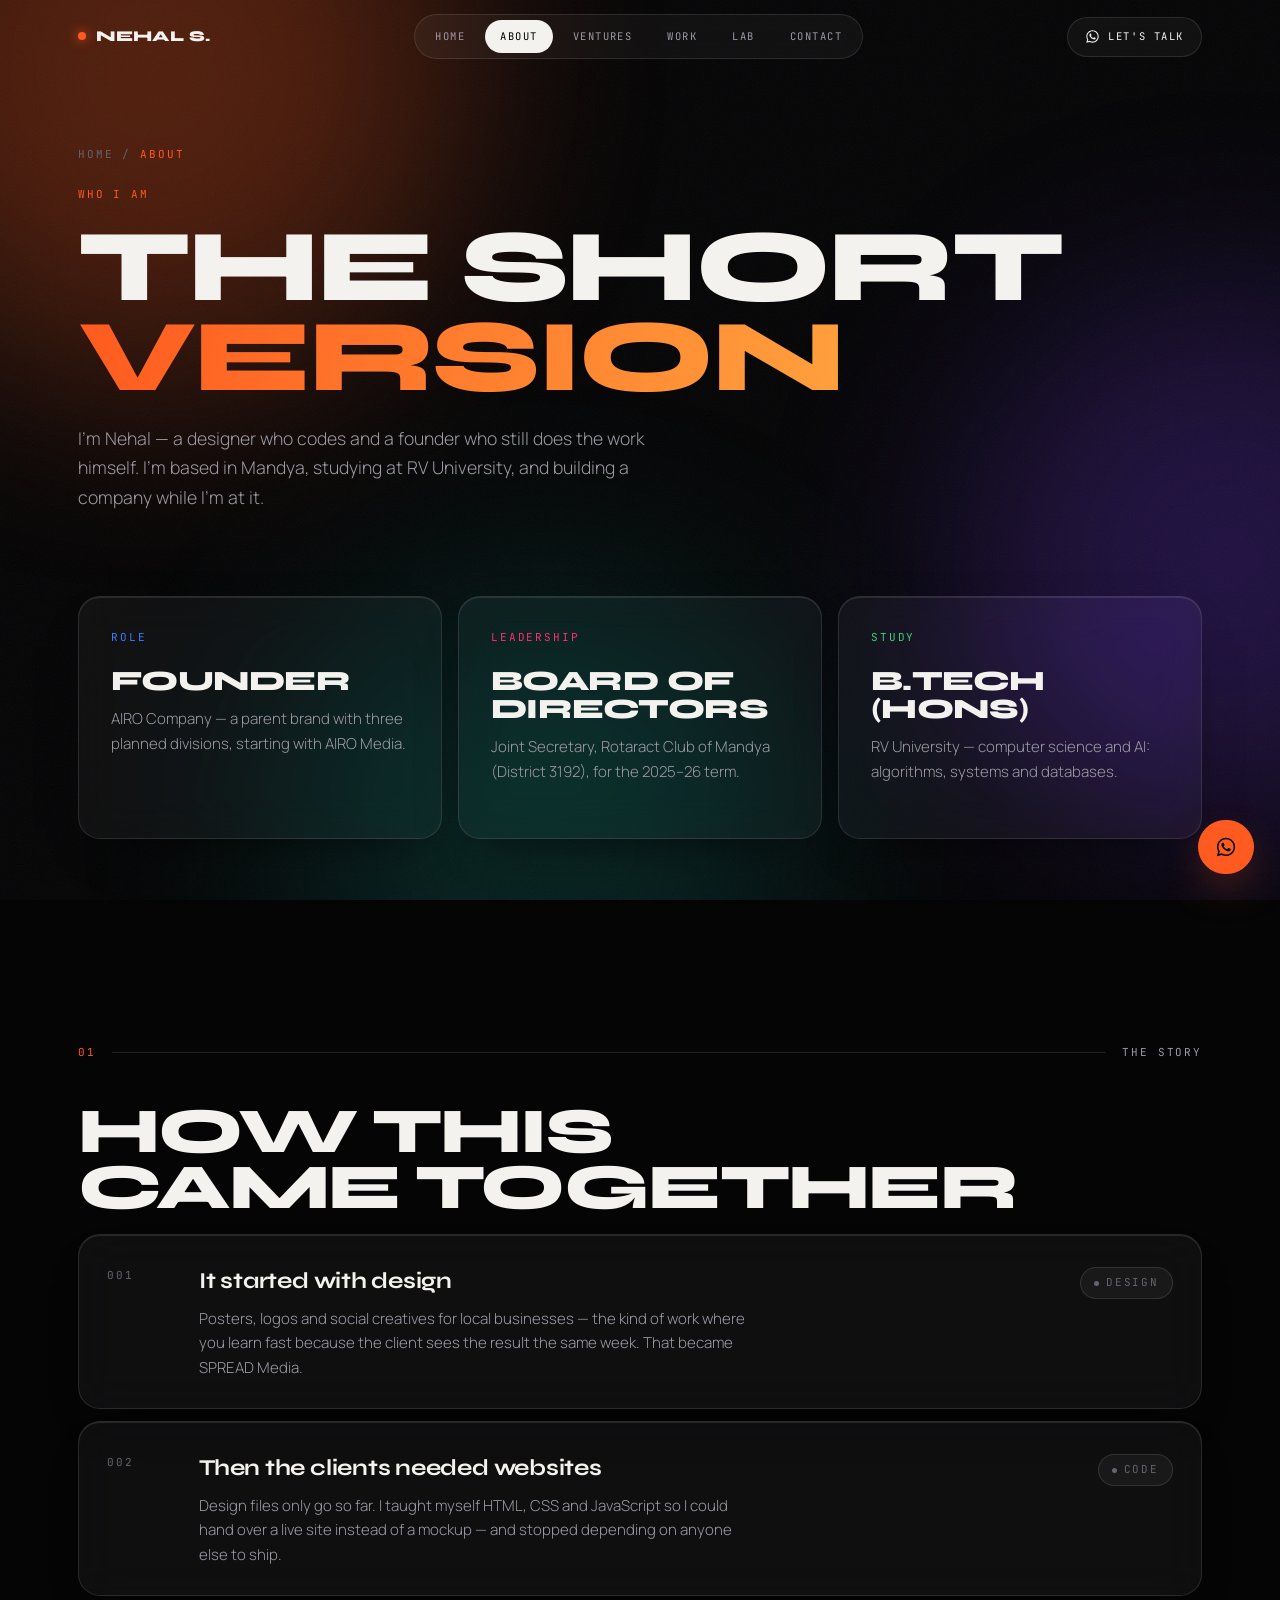
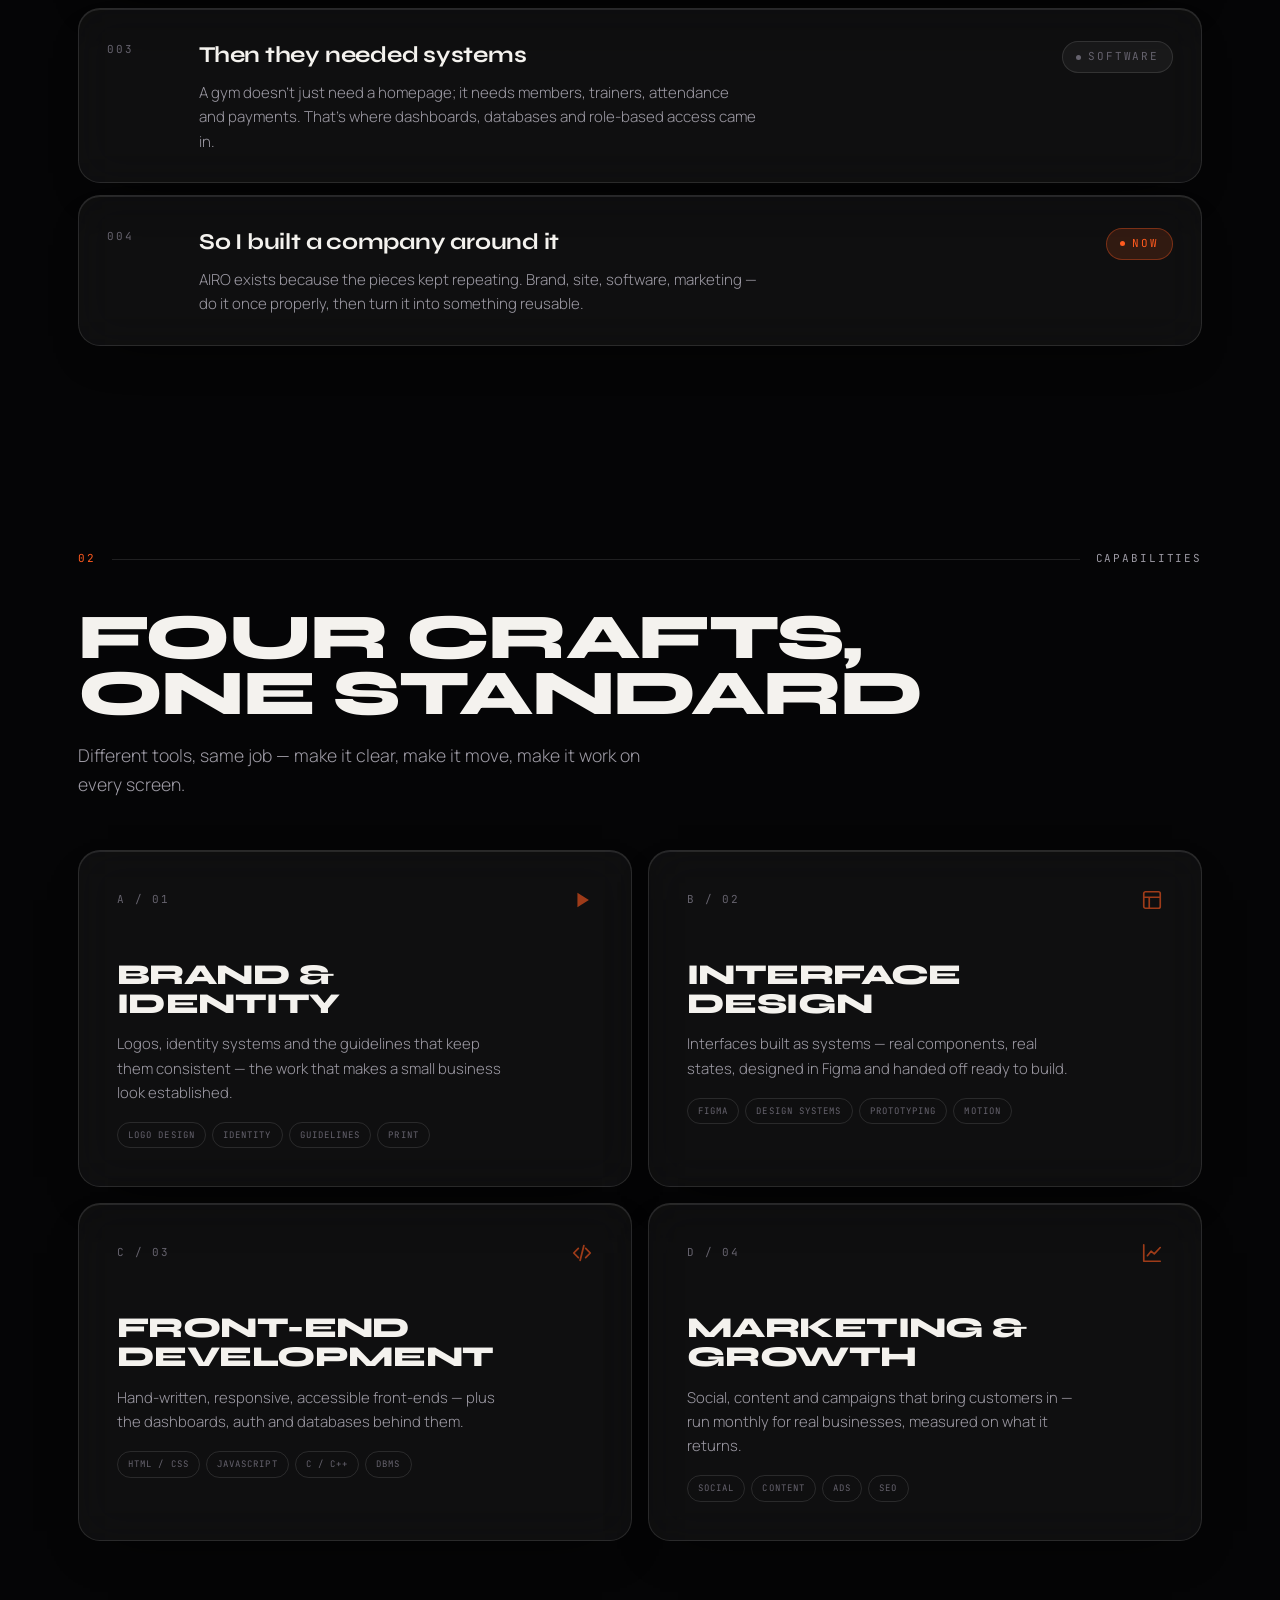
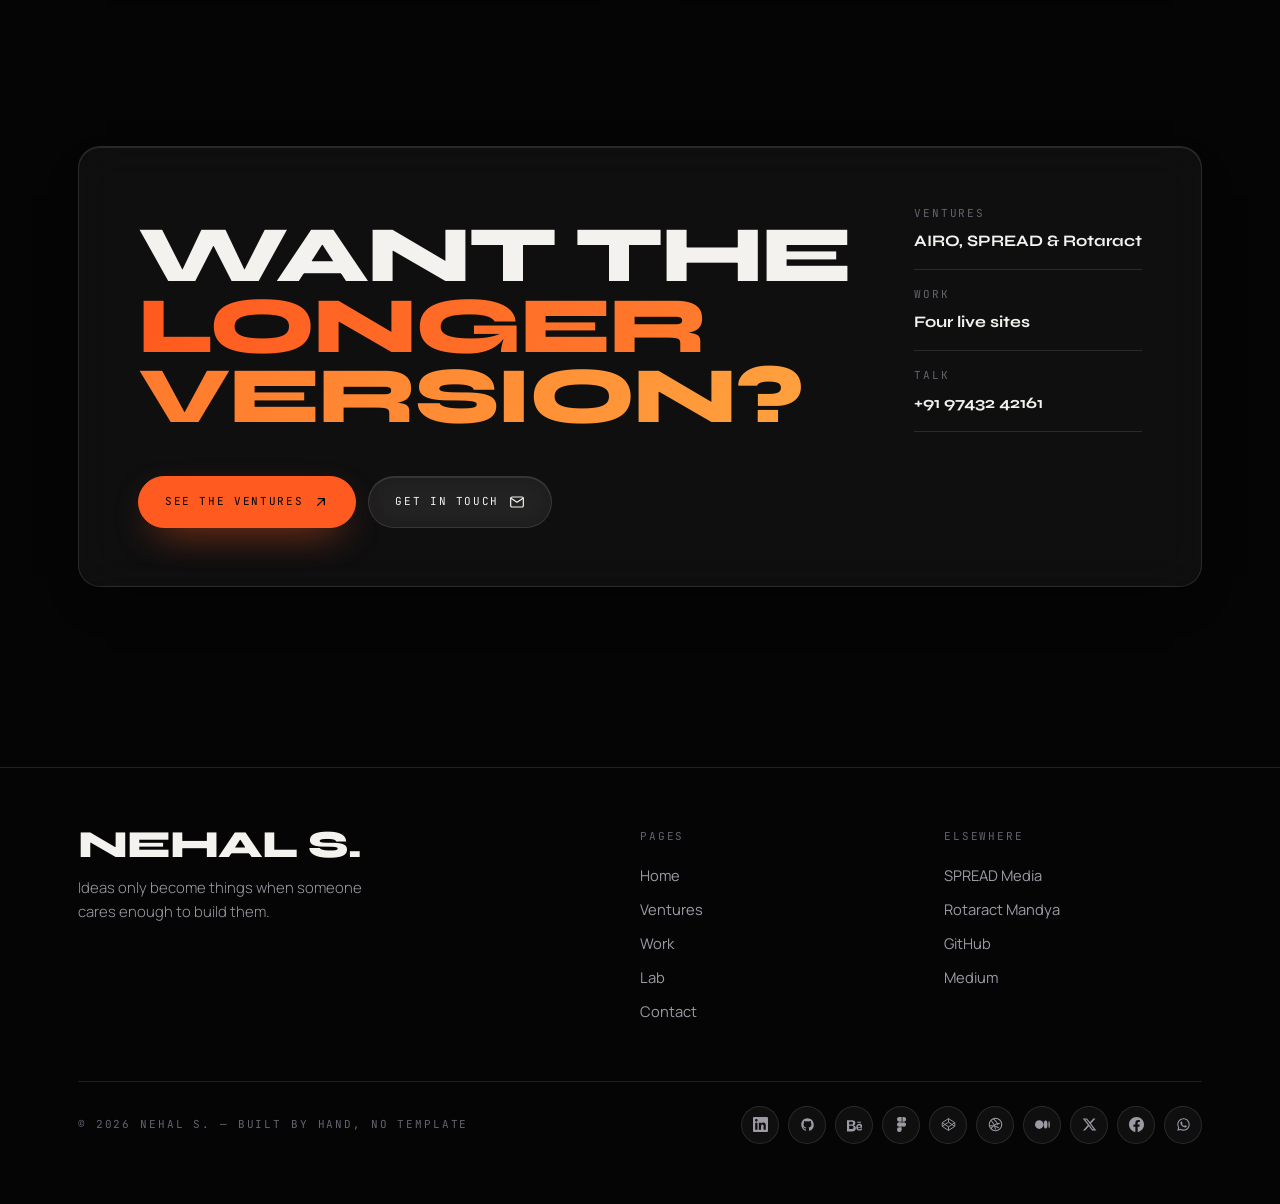
==== about.html @ a10c2225 "Replace single-page site with six-page portfolio Rebuild as a multi-page site: home, about, ventures" ====
<!DOCTYPE html>
<html lang="en">
<head>
<meta charset="utf-8" />
<meta name="viewport" content="width=device-width, initial-scale=1" />
<title>About — Nehal S</title>
<meta name="description" content="Nehal S — founder of AIRO Company, Joint Secretary on the Board of Directors at Rotaract Club of Mandya, B.Tech (Hons) student at RV University." />
<meta name="theme-color" content="#050506" />
<script>document.documentElement.className += ' js';</script>
<link rel="preconnect" href="https://fonts.googleapis.com" />
<link rel="preconnect" href="https://fonts.gstatic.com" crossorigin />
<link href="https://fonts.googleapis.com/css2?family=Syne:wght@600;700;800&family=Manrope:wght@300;400;500;600&family=JetBrains+Mono:wght@400;500&display=swap" rel="stylesheet" />
<link rel="stylesheet" href="assets/css/style.css" />
</head>
<body>

<div class="aura"><i></i><i></i><i></i></div>
<div class="grain"></div>
<div class="prog" id="prog"></div>

<header id="hdr">
  <div class="wrap hdr">
    <a href="index.html" class="sig"><i></i> Nehal&nbsp;S.</a>
    <nav class="hnav">
      <a href="index.html">Home</a>
      <a href="about.html" aria-current="page">About</a>
      <a href="ventures.html">Ventures</a>
      <a href="work.html">Work</a>
      <a href="lab.html">Lab</a>
      <a href="contact.html">Contact</a>
    </nav>
    <div style="display:flex;align-items:center;gap:10px">
      <a class="hcta" href="https://wa.me/919743242161?text=Hi%20Nehal%2C%20I%20found%20your%20site." target="_blank" rel="noopener">
        <svg><use href="#i-wa"/></svg><span>Let's talk</span>
      </a>
      <button class="burger" id="burger" aria-label="Open menu" aria-expanded="false"><svg><use href="#i-menu"/></svg></button>
    </div>
  </div>
</header>

<div class="sheet" id="sheet">
  <div class="sheet-bg"></div>
  <nav class="sheet-in glass">
    <a href="index.html">Home <span>01</span></a>
    <a href="about.html" aria-current="page">About <span>02</span></a>
    <a href="ventures.html">Ventures <span>03</span></a>
    <a href="work.html">Work <span>04</span></a>
    <a href="lab.html">Lab <span>05</span></a>
    <a href="contact.html">Contact <span>06</span></a>
  </nav>
</div>

<main>

<section class="phero pad-top">
  <div class="wrap">
    <div class="crumb mono"><a href="index.html">Home</a> <span>/</span> <span class="acc">About</span></div>
    <span class="kk mono">Who I am</span>
    <h1 class="dsp">The short<br /><span class="grad">version</span></h1>
    <p class="lead">
      I'm Nehal — a designer who codes and a founder who still does the work himself. I'm based in Mandya,
      studying at RV University, and building a company while I'm at it.
    </p>
  </div>
</section>

<section style="padding-top:clamp(30px,4vw,50px)">
  <div class="wrap">
    <div class="tri">
      <div class="hcard glass rv" style="--brand:var(--airo)">
        <span class="k mono">Role</span>
        <h3>Founder</h3>
        <p>AIRO Company — a parent brand with three planned divisions, starting with AIRO Media.</p>
      </div>
      <div class="hcard glass rv" style="--brand:var(--rota)">
        <span class="k mono">Leadership</span>
        <h3>Board of<br />Directors</h3>
        <p>Joint Secretary, Rotaract Club of Mandya (District 3192), for the 2025&ndash;26 term.</p>
      </div>
      <div class="hcard glass rv" style="--brand:#3fd17c">
        <span class="k mono">Study</span>
        <h3>B.Tech<br />(Hons)</h3>
        <p>RV University — computer science and AI: algorithms, systems and databases.</p>
      </div>
    </div>
  </div>
</section>

<section>
  <div class="wrap">
    <div class="shead mono rv"><span class="num">01</span><span class="bar"></span><span class="nm">The story</span></div>
    <h2 class="dsp stitle rv">How this<br />came together</h2>

    <div class="log">
      <article class="logi glass rv"><div class="idx mono">001</div>
        <div><h3>It started with design</h3>
        <p>Posters, logos and social creatives for local businesses — the kind of work where you learn fast because the client sees the result the same week. That became SPREAD Media.</p></div>
        <div class="st mono"><i></i> Design</div></article>

      <article class="logi glass rv"><div class="idx mono">002</div>
        <div><h3>Then the clients needed websites</h3>
        <p>Design files only go so far. I taught myself HTML, CSS and JavaScript so I could hand over a live site instead of a mockup — and stopped depending on anyone else to ship.</p></div>
        <div class="st mono"><i></i> Code</div></article>

      <article class="logi glass rv"><div class="idx mono">003</div>
        <div><h3>Then they needed systems</h3>
        <p>A gym doesn't just need a homepage; it needs members, trainers, attendance and payments. That's where dashboards, databases and role-based access came in.</p></div>
        <div class="st mono"><i></i> Software</div></article>

      <article class="logi glass rv"><div class="idx mono">004</div>
        <div><h3>So I built a company around it</h3>
        <p>AIRO exists because the pieces kept repeating. Brand, site, software, marketing — do it once properly, then turn it into something reusable.</p></div>
        <div class="st on mono"><i></i> Now</div></article>
    </div>
  </div>
</section>

<section>
  <div class="wrap">
    <div class="shead mono rv"><span class="num">02</span><span class="bar"></span><span class="nm">Capabilities</span></div>
    <h2 class="dsp stitle rv">Four crafts,<br />one standard</h2>
    <p class="lead sintro rv">Different tools, same job — make it clear, make it move, make it work on every screen.</p>

    <div class="caps">
      <article class="cap glass rv">
        <div class="cap-top"><span class="k mono">A / 01</span>
          <svg class="cap-ic" viewBox="0 0 24 24" fill="currentColor"><path d="M7 4.2 19.5 12 7 19.8z"/></svg></div>
        <h3>Brand &amp;<br />identity</h3>
        <p>Logos, identity systems and the guidelines that keep them consistent — the work that makes a small business look established.</p>
        <ul class="chips"><li>Logo design</li><li>Identity</li><li>Guidelines</li><li>Print</li></ul>
      </article>

      <article class="cap glass rv">
        <div class="cap-top"><span class="k mono">B / 02</span>
          <svg class="cap-ic" viewBox="0 0 24 24" fill="none" stroke="currentColor" stroke-width="1.8" stroke-linejoin="round"><rect x="3" y="3" width="18" height="18" rx="2"/><path d="M3 9h18M9 21V9"/></svg></div>
        <h3>Interface<br />design</h3>
        <p>Interfaces built as systems — real components, real states, designed in Figma and handed off ready to build.</p>
        <ul class="chips"><li>Figma</li><li>Design systems</li><li>Prototyping</li><li>Motion</li></ul>
      </article>

      <article class="cap glass rv">
        <div class="cap-top"><span class="k mono">C / 03</span>
          <svg class="cap-ic" viewBox="0 0 24 24" fill="none" stroke="currentColor" stroke-width="1.9" stroke-linecap="round" stroke-linejoin="round"><path d="m8 17-5-5 5-5M16 7l5 5-5 5M14 4l-4 16"/></svg></div>
        <h3>Front-end<br />development</h3>
        <p>Hand-written, responsive, accessible front-ends — plus the dashboards, auth and databases behind them.</p>
        <ul class="chips"><li>HTML / CSS</li><li>JavaScript</li><li>C / C++</li><li>DBMS</li></ul>
      </article>

      <article class="cap glass rv">
        <div class="cap-top"><span class="k mono">D / 04</span>
          <svg class="cap-ic" viewBox="0 0 24 24" fill="none" stroke="currentColor" stroke-width="1.8" stroke-linecap="round" stroke-linejoin="round"><path d="M3 3v18h18"/><path d="m7 15 4-5 3.5 3L21 6"/></svg></div>
        <h3>Marketing &amp;<br />growth</h3>
        <p>Social, content and campaigns that bring customers in — run monthly for real businesses, measured on what it returns.</p>
        <ul class="chips"><li>Social</li><li>Content</li><li>Ads</li><li>SEO</li></ul>
      </article>
    </div>
  </div>
</section>

<section>
  <div class="wrap">
    <div class="ct-box glass rv">
      <div class="ct-grid">
        <div><h2 class="dsp">Want the<br /><span class="grad">longer version?</span></h2></div>
        <div class="ct-side">
          <div class="ct-row"><span class="k mono">Ventures</span><a href="ventures.html">AIRO, SPREAD &amp; Rotaract</a></div>
          <div class="ct-row"><span class="k mono">Work</span><a href="work.html">Four live sites</a></div>
          <div class="ct-row"><span class="k mono">Talk</span><a href="https://wa.me/919743242161" target="_blank" rel="noopener">+91 97432 42161</a></div>
        </div>
      </div>
      <div class="ct-actions">
        <a class="btn" href="ventures.html"><span>See the ventures</span><svg><use href="#i-ur"/></svg></a>
        <a class="btn btn-glass" href="contact.html"><span>Get in touch</span><svg><use href="#i-mail"/></svg></a>
      </div>
    </div>
  </div>
</section>

</main>

<footer>
  <div class="wrap">
    <div class="fgrid">
      <div class="fbrand">
        <div class="m">Nehal S.</div>
        <p>Ideas only become things when someone cares enough to build them.</p>
      </div>
      <div class="fcol"><h4 class="mono">Pages</h4>
        <a href="index.html">Home</a><a href="ventures.html">Ventures</a>
        <a href="work.html">Work</a><a href="lab.html">Lab</a><a href="contact.html">Contact</a></div>
      <div class="fcol"><h4 class="mono">Elsewhere</h4>
        <a href="https://nehals.me/SPREAD-media/" target="_blank" rel="noopener">SPREAD Media</a>
        <a href="https://nehals.me/Rotaract.mandya/" target="_blank" rel="noopener">Rotaract Mandya</a>
        <a href="https://github.com/NEHAL-S-DEVLR" target="_blank" rel="noopener">GitHub</a>
        <a href="https://medium.com/@nehal2572007" target="_blank" rel="noopener">Medium</a></div>
    </div>
    <div class="fbot">
      <p class="mono">© <span id="yr">2026</span> Nehal S. — Built by hand, no template</p>
      <div class="fsoc">
        <a href="https://www.linkedin.com/in/nehal-s-2572007iamheretoconquer/" target="_blank" rel="noopener" aria-label="LinkedIn"><svg><use href="#i-li"/></svg></a>
        <a href="https://github.com/NEHAL-S-DEVLR" target="_blank" rel="noopener" aria-label="GitHub"><svg><use href="#i-gh"/></svg></a>
        <a href="https://www.behance.net/nehalk3" target="_blank" rel="noopener" aria-label="Behance"><svg><use href="#i-be"/></svg></a>
        <a href="https://www.figma.com/@nehalsn" target="_blank" rel="noopener" aria-label="Figma"><svg><use href="#i-fg"/></svg></a>
        <a href="https://codepen.io/Nehal-the-animator" target="_blank" rel="noopener" aria-label="CodePen"><svg><use href="#i-cp"/></svg></a>
        <a href="https://dribbble.com/" target="_blank" rel="noopener" aria-label="Dribbble"><svg><use href="#i-dr"/></svg></a>
        <a href="https://medium.com/@nehal2572007" target="_blank" rel="noopener" aria-label="Medium"><svg><use href="#i-md"/></svg></a>
        <a href="https://x.com/SalaarRaisaar" target="_blank" rel="noopener" aria-label="X"><svg><use href="#i-x"/></svg></a>
        <a href="https://www.facebook.com/nehal.krish.50/" target="_blank" rel="noopener" aria-label="Facebook"><svg><use href="#i-fb"/></svg></a>
        <a href="https://wa.me/919743242161" target="_blank" rel="noopener" aria-label="WhatsApp"><svg><use href="#i-wa"/></svg></a>
      </div>
    </div>
  </div>
</footer>

<a class="wafab" href="https://wa.me/919743242161?text=Hi%20Nehal%2C%20I%20found%20your%20site." target="_blank" rel="noopener" aria-label="Chat on WhatsApp">
  <svg><use href="#i-wa"/></svg><b>WhatsApp</b>
</a>

<script src="assets/js/main.js"></script>
</body>
</html>
---- assets/css/style.css ----
/* ══════════════════════════════════════════════════════════════
   NEHAL S — PORTFOLIO
   Shared stylesheet for all pages.
   Design language: black canvas + frosted glass panels + aurora.
   ══════════════════════════════════════════════════════════════ */

/* ── 1. TOKENS ───────────────────────────────────────────────── */
:root{
  --void:#050506;
  --ink:#0a0a0d;

  /* glass */
  --glass:rgba(255,255,255,.045);
  --glass-2:rgba(255,255,255,.075);
  --glass-3:rgba(255,255,255,.11);
  --brd:rgba(255,255,255,.11);
  --brd-2:rgba(255,255,255,.19);
  --sheen:inset 0 1px 0 rgba(255,255,255,.10);
  --blur:22px;

  --txt:#f4f2ee;
  --txt-2:#9d9aa4;
  --txt-3:#66636e;

  --acc:#ff5a1f;
  --acc-2:#ffa03d;
  --acc-dim:rgba(255,90,31,.14);

  --airo:#3d7bff; --media:#ff2f3a; --farms:#3fb84a; --events:#ffb020;
  --spread:#ff2c4d; --rota:#ff2f6d;

  --r:22px; --r-sm:15px; --r-xs:10px;
  --nav-h:74px;
  --maxw:1220px;
  --ease:cubic-bezier(.16,1,.3,1);
  --snap:cubic-bezier(.65,0,.35,1);
}

*,*::before,*::after{box-sizing:border-box}
html{-webkit-text-size-adjust:100%;scroll-behavior:smooth}
body{
  margin:0;background:var(--void);color:var(--txt);
  font-family:"Manrope",-apple-system,BlinkMacSystemFont,"Segoe UI",Roboto,sans-serif;
  font-size:16px;line-height:1.62;-webkit-font-smoothing:antialiased;
  overflow-x:hidden;min-height:100vh;
}
a{color:inherit;text-decoration:none}
p{margin:0}
img{max-width:100%;display:block}
::selection{background:var(--acc);color:#000}

/* ── 2. TYPE ─────────────────────────────────────────────────── */
.dsp{font-family:"Syne",sans-serif;font-weight:800;text-transform:uppercase;line-height:.88;letter-spacing:-.025em}
.mono{font-family:"JetBrains Mono",ui-monospace,SFMono-Regular,Menlo,monospace;
  font-size:11px;font-weight:400;letter-spacing:.17em;text-transform:uppercase}
h1,h2,h3,h4{margin:0;font-weight:800}
.lead{color:var(--txt-2);font-size:clamp(1rem,1.5vw,1.1rem);line-height:1.68;font-weight:300}
.outline{color:transparent;-webkit-text-stroke:1.5px var(--txt);paint-order:stroke fill}
.acc{color:var(--acc)}
.grad{background:linear-gradient(100deg,var(--acc),var(--acc-2));
  -webkit-background-clip:text;background-clip:text;color:transparent}

/* ── 3. SHELL ────────────────────────────────────────────────── */
.wrap{width:100%;max-width:var(--maxw);margin-inline:auto;padding-inline:clamp(20px,4vw,48px)}
section{position:relative;padding-block:clamp(64px,8vw,116px)}
.pad-top{padding-top:calc(var(--nav-h) + clamp(48px,8vh,96px))}

/* aurora — the colour the glass refracts */
.aura{position:fixed;inset:0;z-index:0;pointer-events:none;overflow:hidden}
.aura i{position:absolute;border-radius:50%;filter:blur(110px);opacity:.30}
.aura i:nth-child(1){width:620px;height:620px;background:#ff5a1f;top:-240px;left:-160px}
.aura i:nth-child(2){width:540px;height:540px;background:#7b3dff;top:32%;right:-220px;opacity:.24}
.aura i:nth-child(3){width:520px;height:520px;background:#0d9488;bottom:-200px;left:22%;opacity:.20}
.grain{position:fixed;inset:0;z-index:1;pointer-events:none;opacity:.045;
  background-image:url("data:image/svg+xml,%3Csvg xmlns='http://www.w3.org/2000/svg' width='140' height='140'%3E%3Cfilter id='n'%3E%3CfeTurbulence type='fractalNoise' baseFrequency='.9' numOctaves='3'/%3E%3C/filter%3E%3Crect width='100%25' height='100%25' filter='url(%23n)'/%3E%3C/svg%3E")}
main,header,footer{position:relative;z-index:2}

/* the glass primitive */
.glass{
  background:var(--glass);
  backdrop-filter:blur(var(--blur)) saturate(1.5);
  -webkit-backdrop-filter:blur(var(--blur)) saturate(1.5);
  border:1px solid var(--brd);
  border-radius:var(--r);
  box-shadow:var(--sheen),0 20px 50px -30px rgba(0,0,0,.9);
}

/* ── 4. HEADER ───────────────────────────────────────────────── */
.prog{position:fixed;top:0;left:0;height:2px;width:0;z-index:120;
  background:linear-gradient(90deg,var(--acc),var(--acc-2));transition:width .1s linear}
header{position:fixed;top:0;left:0;right:0;height:var(--nav-h);z-index:110;display:flex;align-items:center;
  transition:background .4s var(--ease),border-color .4s,backdrop-filter .4s;
  border-bottom:1px solid transparent}
header.solid{
  background:rgba(6,6,8,.55);
  backdrop-filter:blur(20px) saturate(1.6);-webkit-backdrop-filter:blur(20px) saturate(1.6);
  border-bottom-color:var(--brd)}
.hdr{display:flex;align-items:center;justify-content:space-between;gap:18px;width:100%}
.sig{font-family:"Syne",sans-serif;font-weight:800;font-size:15px;text-transform:uppercase;
  display:flex;align-items:center;gap:10px;letter-spacing:.01em}
.sig i{width:8px;height:8px;border-radius:50%;background:var(--acc);flex:none;
  box-shadow:0 0 12px var(--acc);animation:beat 2.6s var(--ease) infinite}
@keyframes beat{0%{box-shadow:0 0 0 0 rgba(255,90,31,.5)}70%,100%{box-shadow:0 0 0 10px rgba(255,90,31,0)}}

.hnav{display:flex;align-items:center;gap:5px;padding:5px;border-radius:999px;
  background:var(--glass);border:1px solid var(--brd);
  backdrop-filter:blur(14px);-webkit-backdrop-filter:blur(14px)}
.hnav a{position:relative;padding:8px 15px;border-radius:999px;color:var(--txt-2);
  font-family:"JetBrains Mono",monospace;font-size:10.5px;letter-spacing:.14em;text-transform:uppercase;
  transition:color .3s,background .3s}
.hnav a:hover{color:var(--txt);background:var(--glass-2)}
.hnav a[aria-current="page"]{color:#000;background:var(--txt)}
@media(max-width:1000px){.hnav{display:none}}

.hcta{display:inline-flex;align-items:center;gap:8px;height:40px;padding:0 17px;border-radius:999px;
  border:1px solid var(--brd);background:var(--glass);
  backdrop-filter:blur(14px);-webkit-backdrop-filter:blur(14px);
  font-family:"JetBrains Mono",monospace;font-size:10.5px;letter-spacing:.15em;text-transform:uppercase;
  transition:.3s var(--ease);white-space:nowrap}
.hcta svg{width:15px;height:15px}
.hcta:hover{background:var(--acc);border-color:var(--acc);color:#000}
@media(max-width:640px){.hcta span{display:none}.hcta{padding:0 13px}}

/* mobile menu */
.burger{display:none;width:40px;height:40px;border-radius:999px;border:1px solid var(--brd);
  background:var(--glass);backdrop-filter:blur(14px);-webkit-backdrop-filter:blur(14px);
  color:var(--txt);cursor:pointer;place-items:center;flex:none}
.burger svg{width:18px;height:18px}
@media(max-width:1000px){.burger{display:grid}}
.sheet{position:fixed;inset:0;z-index:115;display:none;padding:calc(var(--nav-h) + 14px) 20px 20px}
.sheet.open{display:block}
.sheet-bg{position:absolute;inset:0;background:rgba(4,4,6,.72);
  backdrop-filter:blur(18px);-webkit-backdrop-filter:blur(18px)}
.sheet-in{position:relative;padding:12px;display:grid;gap:4px}
.sheet-in a{display:flex;align-items:center;justify-content:space-between;gap:12px;
  padding:16px 18px;border-radius:var(--r-sm);color:var(--txt-2);
  font-family:"Syne",sans-serif;font-weight:700;text-transform:uppercase;font-size:1.15rem;
  transition:background .3s,color .3s}
.sheet-in a span{font-family:"JetBrains Mono",monospace;font-size:10px;letter-spacing:.14em;color:var(--txt-3);font-weight:400}
.sheet-in a:hover,.sheet-in a[aria-current="page"]{background:var(--glass-2);color:var(--txt)}
.sheet-in a[aria-current="page"] span{color:var(--acc)}

/* ── 5. BUTTONS ──────────────────────────────────────────────── */
.btn{--bg:var(--acc);--fg:#000;position:relative;display:inline-flex;align-items:center;gap:10px;
  height:52px;padding:0 26px;border-radius:999px;border:1px solid var(--bg);background:var(--bg);color:var(--fg);
  overflow:hidden;font-family:"JetBrains Mono",monospace;font-size:11px;letter-spacing:.15em;text-transform:uppercase;
  transition:color .35s var(--snap),border-color .35s,transform .3s var(--ease);
  box-shadow:0 14px 40px -18px var(--acc)}
.btn svg{width:16px;height:16px;flex:none;position:relative;z-index:1}
.btn span{position:relative;z-index:1}
.btn::before{content:"";position:absolute;inset:0;background:var(--fg);transform:translateY(101%);
  transition:transform .42s var(--snap)}
.btn:hover{color:var(--bg);transform:translateY(-2px)}
.btn:hover::before{transform:translateY(0)}
.btn-glass{--bg:transparent;--fg:var(--txt);border-color:var(--brd);
  background:var(--glass);backdrop-filter:blur(14px);-webkit-backdrop-filter:blur(14px);box-shadow:var(--sheen)}
.btn-glass:hover{color:#000;border-color:var(--txt)}
.btn-glass::before{background:var(--txt)}

/* ── 6. SECTION HEADS ────────────────────────────────────────── */
.shead{display:flex;align-items:center;gap:16px;margin-bottom:clamp(26px,4vw,42px)}
.shead .num{color:var(--acc);flex:none}
.shead .bar{flex:1;height:1px;background:var(--brd)}
.shead .nm{color:var(--txt-2);flex:none}
.stitle{font-size:clamp(2rem,5.6vw,4rem);margin-bottom:18px}
.sintro{max-width:58ch;margin-bottom:clamp(32px,4.5vw,50px)}

/* page hero (inner pages) */
.phero{padding-bottom:clamp(20px,3vw,34px)}
.phero .kk{color:var(--acc);display:block;margin-bottom:18px}
.phero h1{font-size:clamp(2.6rem,9vw,6.4rem);margin-bottom:22px}
.phero .lead{max-width:62ch}
.crumb{display:flex;align-items:center;gap:9px;color:var(--txt-3);margin-bottom:22px}
.crumb a:hover{color:var(--acc)}

/* ── 7. HOME HERO ────────────────────────────────────────────── */
.hero{padding-top:calc(var(--nav-h) + clamp(46px,8vh,92px));padding-bottom:clamp(40px,6vw,70px)}
.hero-meta{display:flex;align-items:center;gap:13px;color:var(--txt-3);flex-wrap:wrap;
  padding-bottom:20px;margin-bottom:clamp(24px,3.6vw,38px);border-bottom:1px solid var(--brd)}
.hero-meta .live{display:inline-flex;align-items:center;gap:8px;color:var(--acc)}
.hero-meta .live i{width:6px;height:6px;border-radius:50%;background:var(--acc);flex:none;box-shadow:0 0 8px var(--acc)}
.hero-meta .sp{flex:1;min-width:14px;height:1px;background:var(--brd)}
.hero h1{font-size:clamp(2.8rem,11.5vw,8.8rem)}
.hero h1 .ln{display:block;overflow:hidden}
.hero h1 .ln>span{display:block}
html.js .hero h1 .ln>span{transform:translateY(100%);transition:transform 1.05s var(--ease)}
html.js body.ready .hero h1 .ln>span{transform:none}
html.js .hero h1 .ln:nth-child(2)>span{transition-delay:.09s}
html.js .hero h1 .ln:nth-child(3)>span{transition-delay:.18s}
.hero-grid{display:grid;grid-template-columns:1.5fr 1fr;gap:clamp(26px,4.5vw,64px);
  margin-top:clamp(30px,4.5vw,48px);align-items:start}
@media(max-width:860px){.hero-grid{grid-template-columns:1fr;gap:30px}}
.hero-grid .lead{max-width:52ch}
.hero-grid strong{color:var(--txt);font-weight:600}
.stats{display:grid;padding:6px 20px}
.stat{display:flex;align-items:baseline;justify-content:space-between;gap:16px;padding:13px 0;
  border-bottom:1px solid var(--brd)}
.stat:last-child{border-bottom:none}
.stat dt{color:var(--txt-3)}
.stat dd{margin:0;font-family:"Syne",sans-serif;font-weight:700;font-size:.92rem;text-align:right}
.hero-cta{display:flex;flex-wrap:wrap;gap:12px;margin-top:clamp(26px,3.6vw,38px)}

/* ── 8. MARQUEE ──────────────────────────────────────────────── */
.marq{position:relative;overflow:hidden;padding:18px 0;border-block:1px solid var(--brd);
  background:var(--glass);backdrop-filter:blur(14px);-webkit-backdrop-filter:blur(14px)}
.marq-t{display:flex;width:max-content;animation:slide 42s linear infinite}
.marq:hover .marq-t{animation-play-state:paused}
@keyframes slide{to{transform:translateX(-50%)}}
.marq-t ul{display:flex;align-items:center;gap:38px;margin:0;padding:0 19px;list-style:none;flex:none}
.marq-t li{font-family:"Syne",sans-serif;font-weight:700;font-size:clamp(.88rem,1.5vw,1.25rem);
  text-transform:uppercase;color:var(--txt-2);white-space:nowrap}
.marq-t li.dot{color:var(--acc);font-size:.7em}

/* ── 9. CARD GRIDS (home highlights) ─────────────────────────── */
.tri{display:grid;grid-template-columns:repeat(3,1fr);gap:16px}
@media(max-width:900px){.tri{grid-template-columns:1fr}}
.hcard{padding:clamp(24px,3vw,32px);display:flex;flex-direction:column;position:relative;overflow:hidden;
  transition:transform .45s var(--ease),border-color .45s}
.hcard::after{content:"";position:absolute;inset:0;opacity:0;pointer-events:none;transition:opacity .5s;
  background:radial-gradient(420px circle at var(--mx,50%) var(--my,0%),
    color-mix(in srgb,var(--brand,var(--acc)) 20%,transparent),transparent 62%)}
.hcard:hover{transform:translateY(-5px);border-color:color-mix(in srgb,var(--brand,var(--acc)) 45%,var(--brd))}
.hcard:hover::after{opacity:1}
.hcard .k{color:var(--brand,var(--acc));margin-bottom:20px;display:block;position:relative}
.hcard h3{font-family:"Syne",sans-serif;font-weight:800;text-transform:uppercase;letter-spacing:-.02em;
  font-size:clamp(1.3rem,2.6vw,1.75rem);line-height:1;margin-bottom:12px;position:relative}
.hcard p{color:var(--txt-2);font-size:.94rem;font-weight:300;margin-bottom:22px;flex:1;position:relative}
.hcard .go{display:inline-flex;align-items:center;gap:8px;color:var(--brand,var(--acc));position:relative;
  font-family:"JetBrains Mono",monospace;font-size:10px;letter-spacing:.15em;text-transform:uppercase}
.hcard .go svg{width:14px;height:14px;transition:transform .4s var(--ease)}
.hcard:hover .go svg{transform:translate(3px,-3px)}

/* ── 10. CURRENTLY LOG ───────────────────────────────────────── */
.log{display:grid;gap:12px}
.logi{display:grid;grid-template-columns:60px 1fr auto;gap:clamp(14px,3vw,32px);align-items:start;
  padding:clamp(20px,2.6vw,28px);position:relative;overflow:hidden;
  transition:transform .45s var(--ease),border-color .45s}
.logi::before{content:"";position:absolute;left:0;top:0;bottom:0;width:2px;
  background:linear-gradient(var(--acc),var(--acc-2));transform:scaleY(0);transform-origin:bottom;
  transition:transform .45s var(--ease)}
.logi:hover{transform:translateX(6px);border-color:var(--brd-2)}
.logi:hover::before{transform:scaleY(1);transform-origin:top}
.logi .idx{color:var(--txt-3);padding-top:4px;transition:color .35s}
.logi:hover .idx{color:var(--acc)}
.logi h3{font-family:"Syne",sans-serif;font-size:clamp(1.08rem,2.2vw,1.42rem);letter-spacing:-.01em;
  margin-bottom:7px;font-weight:700}
.logi p{color:var(--txt-2);font-size:.94rem;font-weight:300;max-width:62ch}
.st{display:inline-flex;align-items:center;gap:7px;padding:6px 13px;border-radius:999px;
  border:1px solid var(--brd);color:var(--txt-3);white-space:nowrap;margin-top:4px;background:var(--glass)}
.st i{width:5px;height:5px;border-radius:50%;background:currentColor;flex:none}
.st.on{color:var(--acc);border-color:rgba(255,90,31,.36);background:var(--acc-dim)}
@media(max-width:700px){.logi{grid-template-columns:40px 1fr;gap:12px}.st{grid-column:2;justify-self:start}}

/* ── 11. VENTURES ────────────────────────────────────────────── */
.vent{margin-bottom:18px;overflow:hidden}
.vent-top{display:grid;grid-template-columns:auto 1fr;gap:clamp(20px,3.4vw,40px);align-items:center;
  padding:clamp(24px,3.2vw,38px);border-bottom:1px solid var(--brd)}
@media(max-width:700px){.vent-top{grid-template-columns:1fr;gap:20px}}
.plate{width:clamp(84px,12vw,120px);height:clamp(84px,12vw,120px);flex:none;border-radius:var(--r-sm);
  background:#fff;display:grid;place-items:center;padding:11px;position:relative;overflow:hidden;
  box-shadow:0 16px 40px -22px rgba(0,0,0,.95)}
.plate img{width:100%;height:100%;object-fit:contain}
.vent-id .kk{color:var(--brand,var(--acc));margin-bottom:10px;display:block}
.vent-id h3{font-family:"Syne",sans-serif;font-weight:800;text-transform:uppercase;letter-spacing:-.025em;
  font-size:clamp(1.65rem,4.4vw,2.9rem);line-height:.94;margin-bottom:10px}
.vent-id .tag{color:var(--txt-2);font-size:.97rem;font-weight:300;max-width:52ch}
.vent-body{padding:clamp(24px,3.2vw,38px)}
.vent-body>p{color:var(--txt-2);font-weight:300;font-size:.97rem;max-width:74ch;margin-bottom:22px}
.vrole{display:inline-flex;align-items:center;gap:9px;padding:9px 16px;border-radius:999px;margin-bottom:18px;
  border:1px solid color-mix(in srgb,var(--brand,var(--acc)) 44%,transparent);
  background:color-mix(in srgb,var(--brand,var(--acc)) 13%,transparent);color:var(--brand,var(--acc))}
.vrole svg{width:14px;height:14px;flex:none}

/* org tree: centre line runs the full drop, rail carries the two outer drops */
.tree{margin:32px 0 6px}
.tree-root{display:flex;justify-content:center}
.tree-root span{padding:11px 28px;border-radius:999px;
  border:1px solid var(--airo);color:var(--airo);background:rgba(61,123,255,.12);
  font-family:"Syne",sans-serif;font-weight:800;text-transform:uppercase;letter-spacing:.05em;font-size:.95rem}
.tree-link{position:relative;height:52px}
.tree-link::before{content:"";position:absolute;top:0;bottom:0;left:50%;width:1px;background:var(--brd)}
.tree-link .rail{position:absolute;top:26px;left:16.667%;right:16.667%;height:26px;
  border-top:1px solid var(--brd);border-left:1px solid var(--brd);border-right:1px solid var(--brd)}
.branches{display:grid;grid-template-columns:repeat(3,1fr);gap:14px}
@media(max-width:780px){.branches{grid-template-columns:1fr}.tree-link{display:none}.tree-root{margin-bottom:18px}}
.br{padding:clamp(20px,2.4vw,26px);position:relative;overflow:hidden;
  transition:transform .45s var(--ease),border-color .45s}
.br::after{content:"";position:absolute;left:0;right:0;top:0;height:2px;background:var(--brand);
  transform:scaleX(0);transform-origin:left;transition:transform .5s var(--ease)}
.br:hover{transform:translateY(-4px);border-color:color-mix(in srgb,var(--brand) 48%,var(--brd))}
.br:hover::after{transform:scaleX(1)}
.br-h{display:flex;align-items:center;gap:13px;margin-bottom:15px}
.br-plate{width:46px;height:46px;flex:none;border-radius:var(--r-xs);background:#fff;padding:5px;display:grid;place-items:center}
.br-plate img{width:100%;height:100%;object-fit:contain}
.br-h h4{font-family:"Syne",sans-serif;font-weight:800;text-transform:uppercase;font-size:1rem;letter-spacing:-.01em;line-height:1.1}
.br-h .s{display:block;color:var(--brand);font-size:9.5px;letter-spacing:.15em;margin-top:4px;
  font-family:"JetBrains Mono",monospace}
.br p{color:var(--txt-2);font-size:.89rem;font-weight:300;margin-bottom:14px}
.chips{display:flex;flex-wrap:wrap;gap:6px;margin:0;padding:0;list-style:none}
.chips li,.chips span{font-family:"JetBrains Mono",monospace;font-size:9px;letter-spacing:.12em;text-transform:uppercase;
  color:var(--txt-3);border:1px solid var(--brd);border-radius:999px;padding:5px 10px}

/* flex so the last row fills — a grid leaves dead cells when the count isn't a multiple */
.vfacts{display:flex;flex-wrap:wrap;gap:12px;margin-top:24px}
.vfact{flex:1 1 150px;min-width:0;padding:15px 18px;border-radius:var(--r-sm);
  background:var(--glass);border:1px solid var(--brd);box-shadow:var(--sheen)}
.vfact .k{color:var(--txt-3);display:block;margin-bottom:6px}
.vfact .v{font-family:"Syne",sans-serif;font-weight:700;font-size:1rem}
.clients{display:flex;flex-wrap:wrap;gap:7px;margin-top:16px}
.clients span{font-family:"JetBrains Mono",monospace;font-size:9.5px;letter-spacing:.12em;text-transform:uppercase;
  color:var(--txt-2);border:1px solid var(--brd);border-radius:999px;padding:7px 12px;background:var(--glass)}

/* ── 12. WORK CARDS ──────────────────────────────────────────── */
.work{display:grid;grid-template-columns:repeat(2,1fr);gap:18px}
@media(max-width:860px){.work{grid-template-columns:1fr}}
.wk{overflow:hidden;display:flex;flex-direction:column;
  transition:transform .45s var(--ease),border-color .45s}
.wk:hover{transform:translateY(-5px);border-color:color-mix(in srgb,var(--brand,var(--acc)) 50%,var(--brd))}
.wk-shot{position:relative;border-bottom:1px solid var(--brd);overflow:hidden}
.wk-bar{display:flex;align-items:center;gap:6px;padding:10px 13px;border-bottom:1px solid var(--brd);
  background:rgba(255,255,255,.03)}
.wk-bar i{width:8px;height:8px;border-radius:50%;background:var(--brd-2);flex:none}
.wk-bar .u{flex:1;text-align:center;color:var(--txt-3);font-family:"JetBrains Mono",monospace;font-size:9.5px;
  letter-spacing:.07em;overflow:hidden;text-overflow:ellipsis;white-space:nowrap}
.wk-shot img{width:100%;aspect-ratio:16/10;object-fit:cover;object-position:top center;
  transition:transform .7s var(--ease),filter .5s;filter:grayscale(.3) contrast(1.03)}
.wk:hover .wk-shot img{transform:scale(1.035);filter:none}
.wk-b{padding:clamp(20px,2.6vw,28px);display:flex;flex-direction:column;flex:1}
.wk-k{display:flex;align-items:center;justify-content:space-between;gap:12px;margin-bottom:14px}
.wk-k .k{color:var(--brand,var(--acc))}
.wk-k .live{display:inline-flex;align-items:center;gap:6px;color:var(--txt-3)}
.wk-k .live i{width:5px;height:5px;border-radius:50%;background:#3fd17c;flex:none;box-shadow:0 0 8px #3fd17c}
.wk h3{font-family:"Syne",sans-serif;font-weight:800;text-transform:uppercase;letter-spacing:-.02em;
  font-size:clamp(1.15rem,2.5vw,1.55rem);line-height:1.02;margin-bottom:11px}
.wk p{color:var(--txt-2);font-size:.92rem;font-weight:300;margin-bottom:18px;flex:1}
.wk .chips{margin-bottom:20px}
.wk-links{display:flex;flex-wrap:wrap;gap:8px;margin-top:auto}
.wl{display:inline-flex;align-items:center;gap:7px;height:38px;padding:0 15px;border-radius:999px;
  border:1px solid var(--brd);background:var(--glass);
  font-family:"JetBrains Mono",monospace;font-size:9.5px;letter-spacing:.13em;text-transform:uppercase;
  color:var(--txt-2);transition:.3s var(--ease)}
.wl svg{width:13px;height:13px}
.wl:hover{background:var(--txt);border-color:var(--txt);color:#000}
.wl.pri{border-color:color-mix(in srgb,var(--brand,var(--acc)) 52%,transparent);color:var(--brand,var(--acc))}
.wl.pri:hover{background:var(--brand,var(--acc));border-color:var(--brand,var(--acc));color:#000}

/* ── 13. LAB / GITHUB ────────────────────────────────────────── */
.lab{overflow:hidden}
.lab-h{display:flex;flex-wrap:wrap;align-items:center;justify-content:space-between;gap:16px;
  padding:clamp(20px,2.6vw,28px);border-bottom:1px solid var(--brd)}
.lab-h .who{display:flex;align-items:center;gap:13px}
.lab-h .who svg{width:26px;height:26px;flex:none}
.lab-h .who b{font-family:"Syne",sans-serif;font-weight:700;font-size:1rem;display:block}
.lab-h .who span{color:var(--txt-3);font-family:"JetBrains Mono",monospace;font-size:10px;letter-spacing:.13em}
.tiles{display:grid;grid-template-columns:repeat(5,1fr);border-bottom:1px solid var(--brd)}
@media(max-width:820px){.tiles{grid-template-columns:repeat(2,1fr)}}
.tile{padding:clamp(18px,2.3vw,24px);border-right:1px solid var(--brd)}
.tile:last-child{border-right:none}
@media(max-width:820px){.tile{border-bottom:1px solid var(--brd)}.tile:nth-child(2n){border-right:none}}
.tile .n{font-family:"Syne",sans-serif;font-weight:800;font-size:clamp(1.6rem,3.8vw,2.3rem);line-height:1;
  letter-spacing:-.03em;margin-bottom:8px}
.tile .k{color:var(--txt-3);display:block}
.heat-wrap{padding:clamp(20px,2.6vw,28px)}
.heat-top{display:flex;flex-wrap:wrap;align-items:baseline;justify-content:space-between;gap:12px;margin-bottom:15px}
.heat-top .t{color:var(--txt-2)}
.heat-scroll{overflow-x:auto;padding-bottom:8px}
.heat-scroll::-webkit-scrollbar{height:5px}
.heat-scroll::-webkit-scrollbar-thumb{background:var(--brd-2);border-radius:3px}
.months{display:grid;grid-auto-flow:column;gap:3px;margin-bottom:5px;min-width:max-content}
.months span{font-family:"JetBrains Mono",monospace;font-size:9px;letter-spacing:.06em;color:var(--txt-3);
  width:11px;white-space:nowrap;overflow:visible}
.heat{display:grid;grid-auto-flow:column;grid-template-rows:repeat(7,11px);gap:3px;min-width:max-content}
.heat i,.heat-leg i{width:11px;height:11px;border-radius:2px;background:rgba(255,255,255,.06);display:block}
.heat i[data-l="1"],.heat-leg i[data-l="1"]{background:rgba(255,90,31,.34)}
.heat i[data-l="2"],.heat-leg i[data-l="2"]{background:rgba(255,90,31,.56)}
.heat i[data-l="3"],.heat-leg i[data-l="3"]{background:rgba(255,90,31,.78)}
.heat i[data-l="4"],.heat-leg i[data-l="4"]{background:var(--acc);box-shadow:0 0 8px rgba(255,90,31,.6)}
.heat-leg{display:flex;align-items:center;gap:7px;margin-top:14px;color:var(--txt-3)}
.repos{border-top:1px solid var(--brd)}
.rp{display:grid;grid-template-columns:1fr auto auto;gap:clamp(12px,2.4vw,26px);align-items:center;
  padding:15px clamp(20px,2.6vw,28px);border-bottom:1px solid var(--brd);transition:background .3s var(--ease)}
.rp:last-child{border-bottom:none}
.rp:hover{background:var(--glass-2)}
.rp .nm{font-family:"JetBrains Mono",monospace;font-size:12px;color:var(--txt);
  overflow:hidden;text-overflow:ellipsis;white-space:nowrap}
.rp:hover .nm{color:var(--acc)}
.rp .lg{display:inline-flex;align-items:center;gap:7px;color:var(--txt-3);
  font-family:"JetBrains Mono",monospace;font-size:9.5px;letter-spacing:.11em;text-transform:uppercase;white-space:nowrap}
.rp .lg i{width:8px;height:8px;border-radius:50%;flex:none}
.rp .dt{color:var(--txt-3);font-family:"JetBrains Mono",monospace;font-size:9.5px;letter-spacing:.09em;white-space:nowrap}
@media(max-width:640px){.rp{grid-template-columns:1fr auto}.rp .dt{display:none}}

/* ── 14. CAPABILITIES ────────────────────────────────────────── */
.caps{display:grid;grid-template-columns:repeat(2,1fr);gap:16px}
@media(max-width:740px){.caps{grid-template-columns:1fr}}
.cap{padding:clamp(24px,3.2vw,38px);position:relative;overflow:hidden;
  transition:transform .45s var(--ease),border-color .45s}
.cap::after{content:"";position:absolute;left:0;right:0;bottom:0;height:2px;
  background:linear-gradient(90deg,var(--acc),var(--acc-2));
  transform:scaleX(0);transform-origin:left;transition:transform .5s var(--ease)}
.cap:hover{transform:translateY(-4px);border-color:var(--brd-2)}
.cap:hover::after{transform:scaleX(1)}
.cap-top{display:flex;align-items:center;justify-content:space-between;margin-bottom:clamp(28px,4vw,50px)}
.cap-top .k{color:var(--txt-3)}
.cap-ic{width:22px;height:22px;color:var(--acc);opacity:.6;transition:opacity .4s,transform .5s var(--ease)}
.cap:hover .cap-ic{opacity:1;transform:rotate(-8deg) scale(1.12)}
.cap h3{font-family:"Syne",sans-serif;font-size:clamp(1.28rem,2.8vw,1.8rem);text-transform:uppercase;
  letter-spacing:-.02em;line-height:1;margin-bottom:13px}
.cap p{color:var(--txt-2);font-size:.93rem;font-weight:300;margin-bottom:18px;max-width:44ch}

/* ── 15. CHANNELS ────────────────────────────────────────────── */
.chan{display:grid;gap:10px}
.ch{position:relative;display:flex;align-items:center;gap:clamp(13px,2.6vw,26px);
  padding:clamp(15px,2.2vw,21px) clamp(16px,2.4vw,24px);overflow:hidden;isolation:isolate;
  transition:transform .4s var(--ease),border-color .4s}
.ch::before{content:"";position:absolute;inset:0;z-index:-1;transform:translateY(101%);
  background:var(--brand,var(--acc));transition:transform .5s var(--snap)}
.ch:hover::before{transform:translateY(0)}
.ch:hover{color:#000;transform:translateX(6px);border-color:transparent}
.ch-ic{width:25px;height:25px;flex:none;color:var(--txt-2);transition:color .35s var(--snap),transform .5s var(--ease)}
.ch:hover .ch-ic{color:#000;transform:scale(1.14) rotate(-6deg)}
.ch-nm{font-family:"Syne",sans-serif;font-weight:700;text-transform:uppercase;
  font-size:clamp(1.3rem,3.8vw,2.4rem);letter-spacing:-.025em;line-height:1;flex:none;
  transition:transform .5s var(--ease)}
.ch:hover .ch-nm{transform:translateX(8px)}
.ch-d{flex:1;color:var(--txt-3);text-align:right;transition:color .35s var(--snap);min-width:0;
  overflow:hidden;text-overflow:ellipsis;white-space:nowrap}
.ch:hover .ch-d{color:rgba(0,0,0,.68)}
.ch-a{width:19px;height:19px;flex:none;color:var(--txt-3);transition:color .35s var(--snap),transform .5s var(--ease)}
.ch:hover .ch-a{color:#000;transform:translate(4px,-4px)}
@media(max-width:660px){.ch-d{display:none}}

/* ── 16. CONTACT ─────────────────────────────────────────────── */
.ct-box{padding:clamp(30px,4.6vw,64px);position:relative;overflow:hidden}
.ct-grid{display:grid;grid-template-columns:1fr auto;gap:clamp(28px,4.5vw,56px);align-items:end}
@media(max-width:860px){.ct-grid{grid-template-columns:1fr;align-items:start}}
.ct-grid h2{font-size:clamp(2.2rem,7vw,5rem)}
.ct-side{display:grid;gap:16px;min-width:min(290px,100%)}
.ct-row{display:grid;gap:5px;padding-bottom:15px;border-bottom:1px solid var(--brd)}
.ct-row .k{color:var(--txt-3)}
.ct-row a{font-family:"Syne",sans-serif;font-weight:700;font-size:1rem;transition:color .25s}
.ct-row a:hover{color:var(--acc)}
.ct-actions{display:flex;flex-wrap:wrap;gap:12px;margin-top:clamp(30px,4vw,44px)}

/* ── 17. FOOTER ──────────────────────────────────────────────── */
footer{border-top:1px solid var(--brd);padding-block:clamp(40px,5.5vw,60px);margin-top:clamp(40px,6vw,80px)}
.fgrid{display:grid;grid-template-columns:2fr 1fr 1fr;gap:clamp(26px,4vw,46px);margin-bottom:clamp(34px,4.5vw,52px)}
@media(max-width:780px){.fgrid{grid-template-columns:1fr 1fr}.fbrand{grid-column:1/-1}}
.fbrand .m{font-family:"Syne",sans-serif;font-weight:800;text-transform:uppercase;
  font-size:clamp(1.55rem,4vw,2.4rem);line-height:.9;letter-spacing:-.025em;margin-bottom:13px}
.fbrand p{color:var(--txt-2);font-size:.93rem;font-weight:300;max-width:36ch}
.fcol h4{margin:0 0 14px;color:var(--txt-3);font-weight:400}
.fcol a{display:block;color:var(--txt-2);font-size:.92rem;padding:5px 0;transition:color .25s,transform .25s var(--ease)}
.fcol a:hover{color:var(--acc);transform:translateX(3px)}
.fbot{display:flex;flex-wrap:wrap;align-items:center;justify-content:space-between;gap:18px;
  padding-top:24px;border-top:1px solid var(--brd)}
.fbot p{color:var(--txt-3)}
.fsoc{display:flex;flex-wrap:wrap;gap:9px}
.fsoc a{width:38px;height:38px;display:grid;place-items:center;border-radius:999px;
  border:1px solid var(--brd);background:var(--glass);color:var(--txt-2);transition:.3s var(--ease)}
.fsoc a svg{width:15px;height:15px}
.fsoc a:hover{background:var(--acc);border-color:var(--acc);color:#000;transform:translateY(-2px)}

.wafab{position:fixed;right:clamp(16px,3vw,26px);bottom:clamp(16px,3vw,26px);z-index:105;
  display:inline-flex;align-items:center;gap:0;height:54px;padding:0 16px;border-radius:999px;
  border:1px solid var(--acc);background:var(--acc);color:#000;
  font-family:"JetBrains Mono",monospace;font-size:10.5px;letter-spacing:.15em;text-transform:uppercase;
  overflow:hidden;box-shadow:0 16px 44px -14px rgba(255,90,31,.75);
  transition:gap .45s var(--ease),padding .45s var(--ease),transform .3s var(--ease)}
.wafab svg{width:22px;height:22px;flex:none}
.wafab b{max-width:0;overflow:hidden;white-space:nowrap;font-weight:400;transition:max-width .45s var(--ease)}
.wafab:hover{gap:10px;padding-right:21px;transform:translateY(-2px)}
.wafab:hover b{max-width:130px}

/* ── 18. REVEAL ──────────────────────────────────────────────── */
/* Gated on html.js (set by the inline head script) so that if JS never runs,
   nothing is ever hidden and the page degrades to plain readable content. */
html.js .rv{opacity:0;transform:translateY(22px);
  transition:opacity .85s var(--ease),transform .85s var(--ease)}
html.js .rv.in{opacity:1;transform:none}

@media(prefers-reduced-motion:reduce){
  *{animation:none!important;transition-duration:.01ms!important}
  html.js .rv{opacity:1;transform:none}
  html.js .hero h1 .ln>span{transform:none}
  html{scroll-behavior:auto}
}
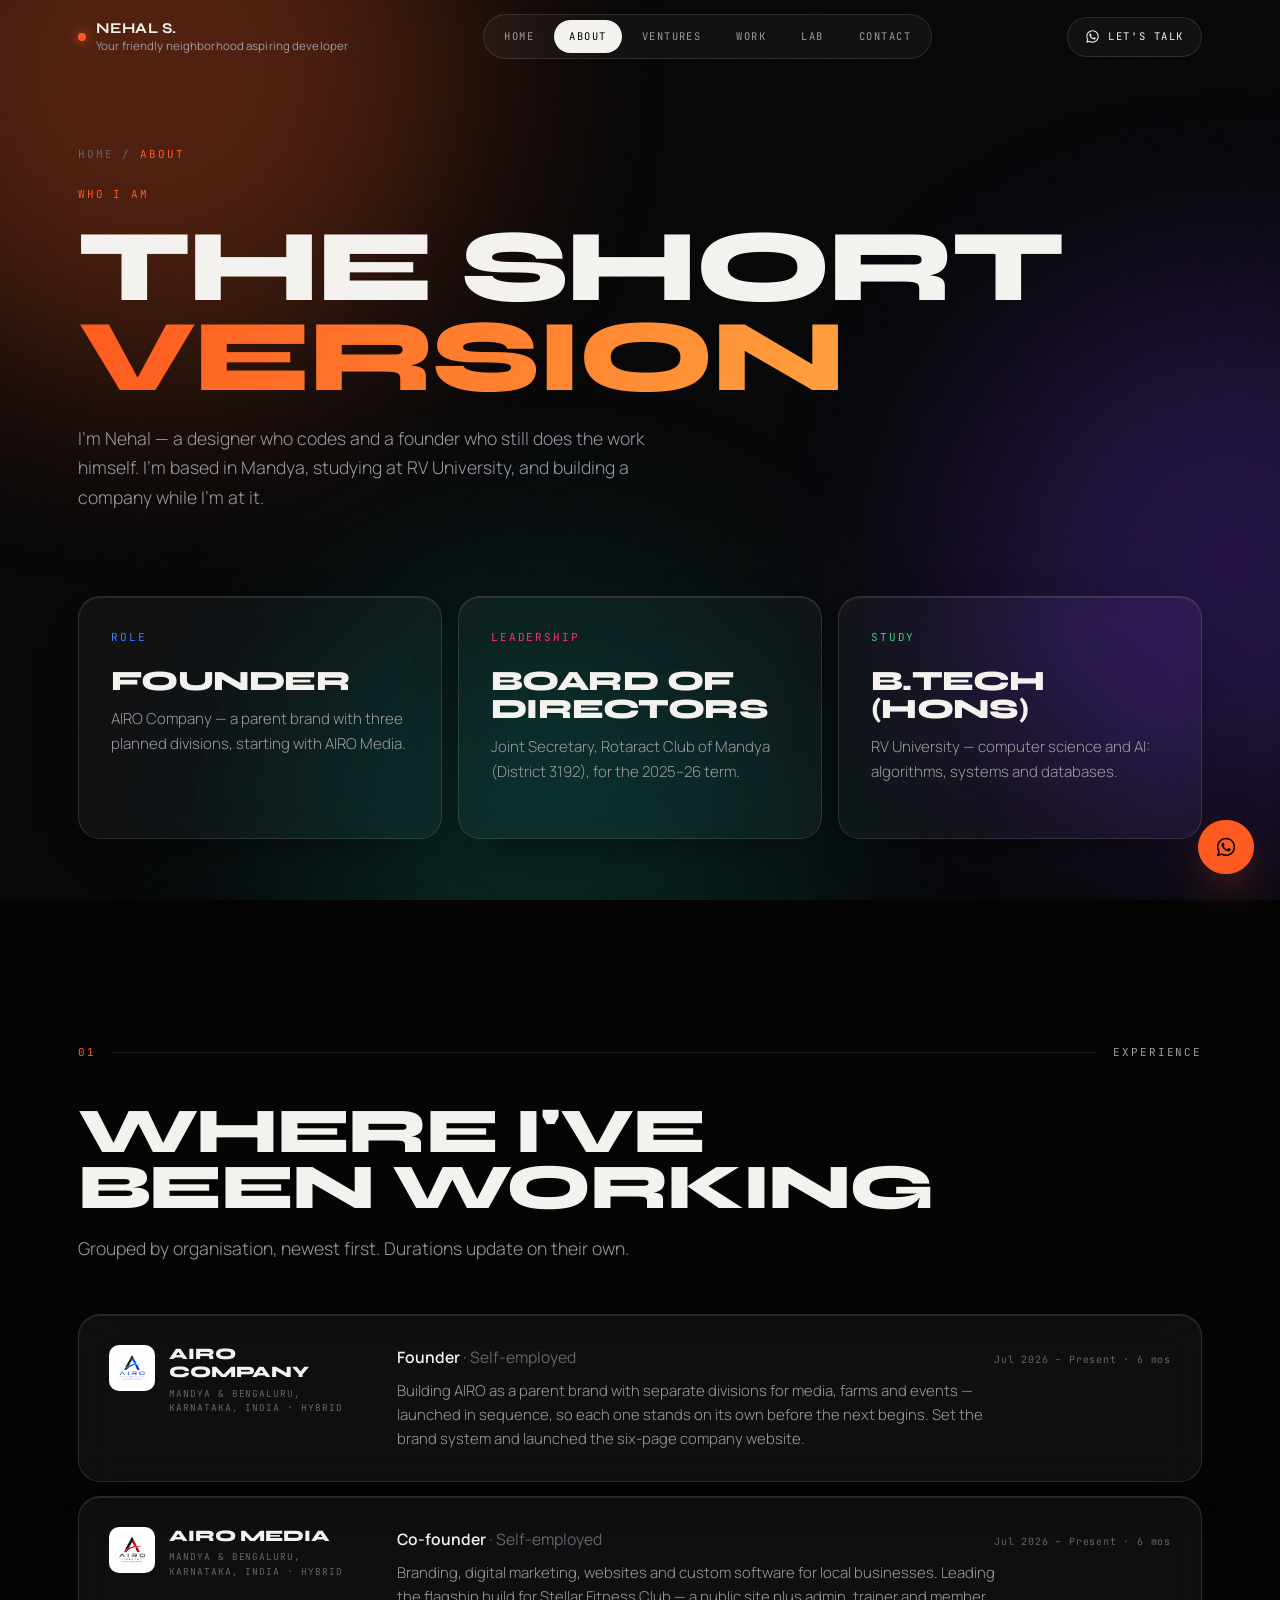
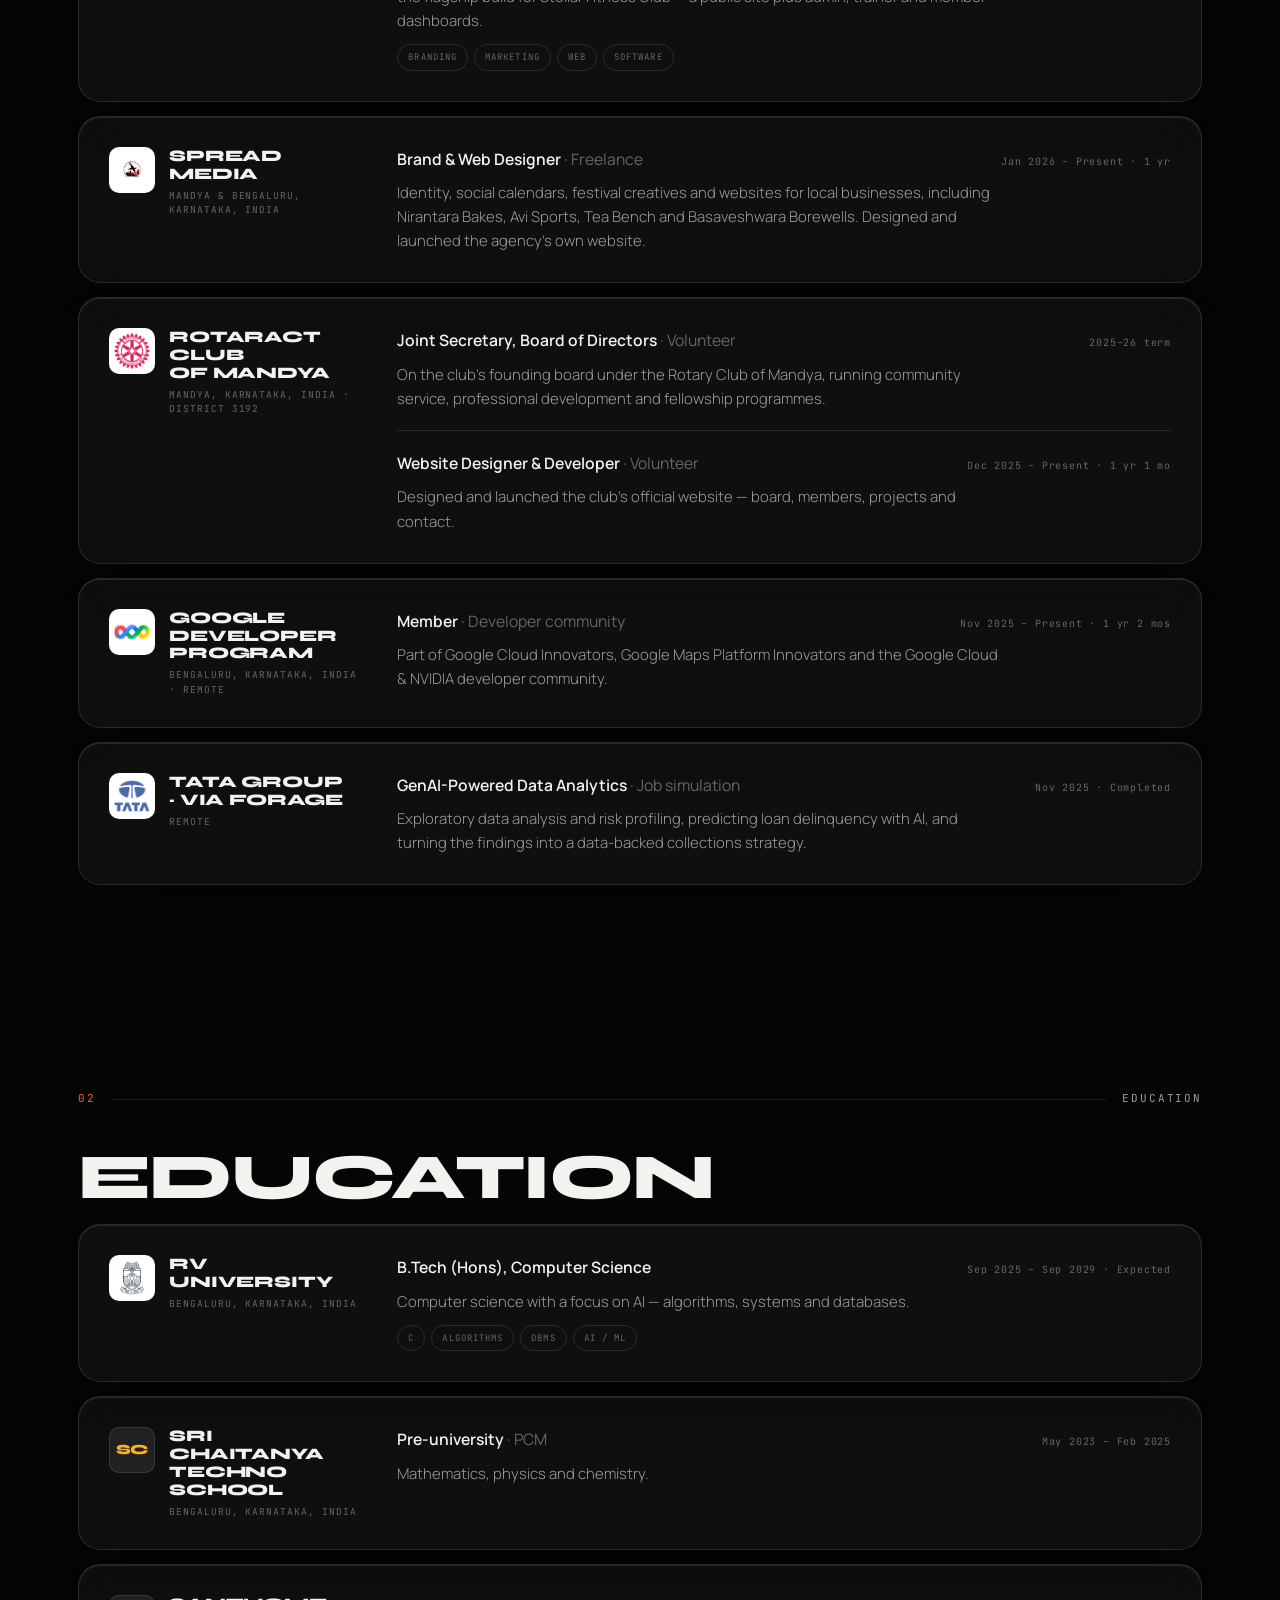
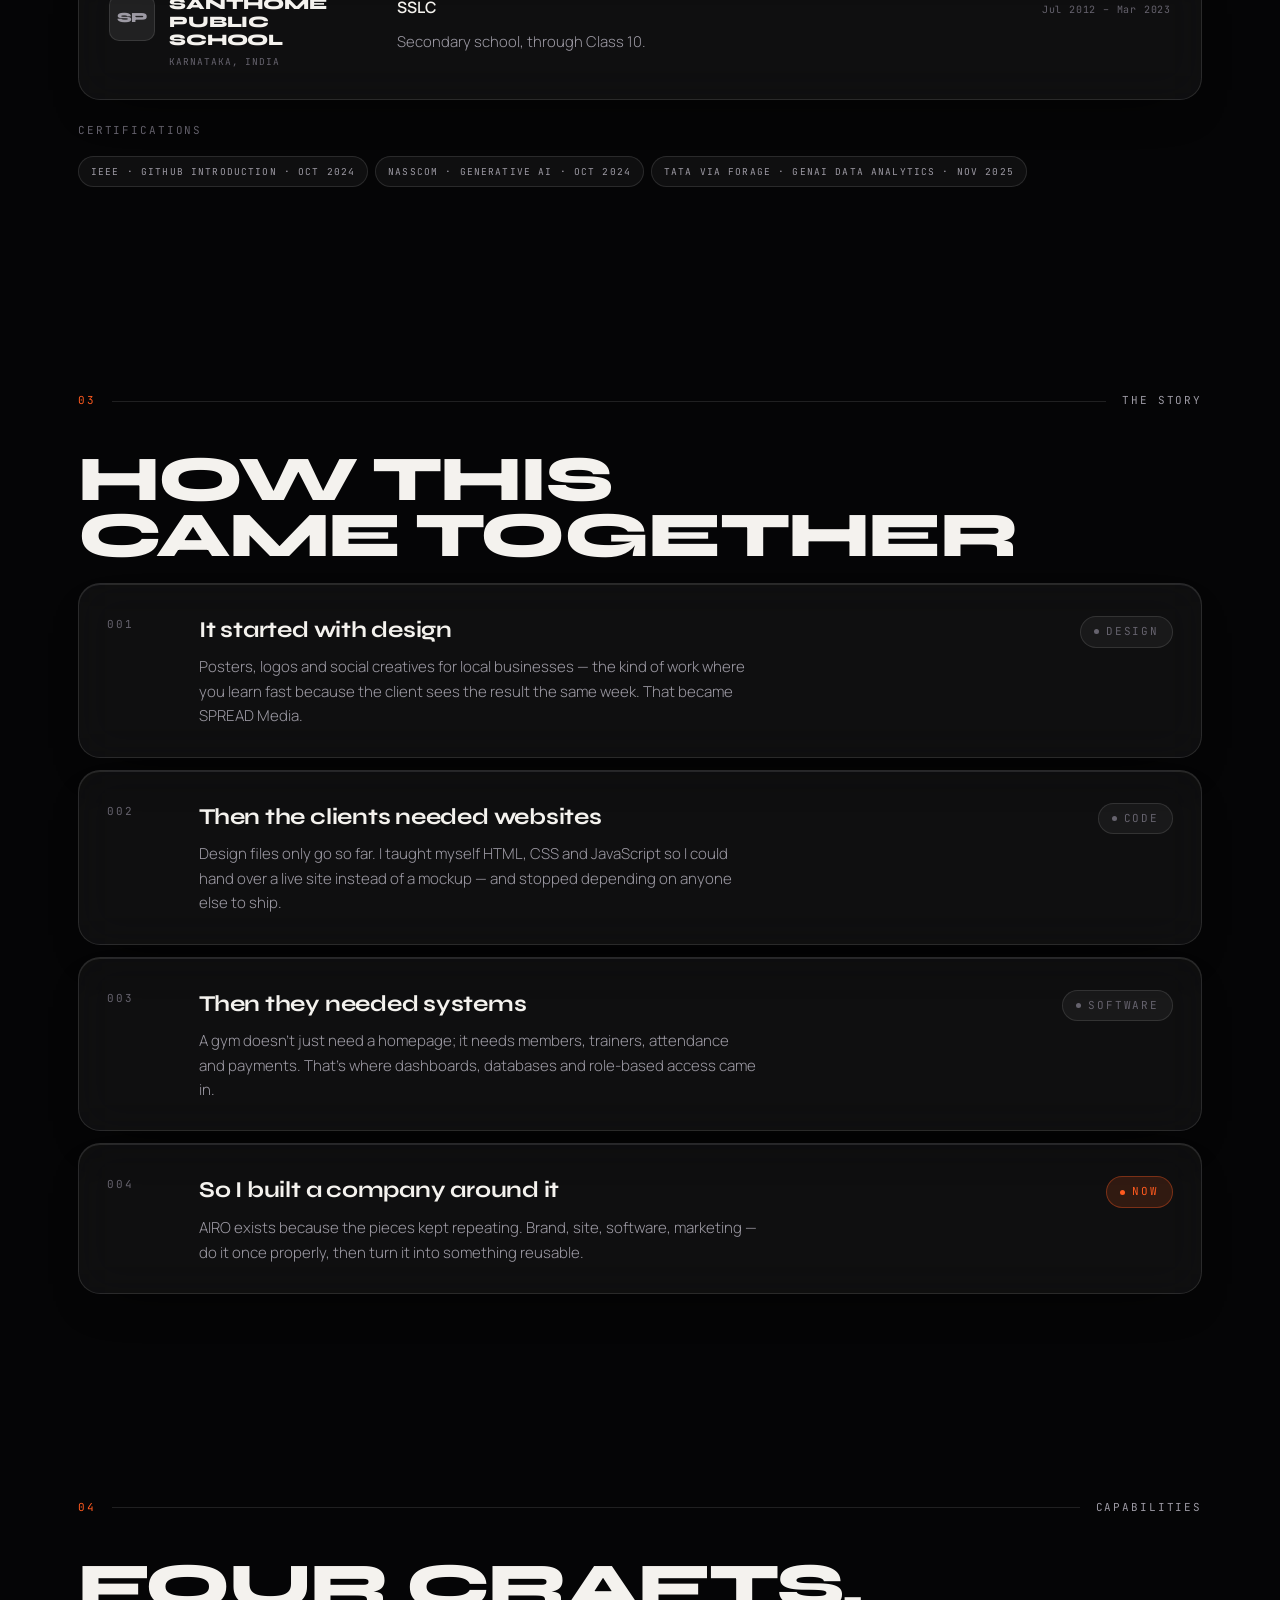
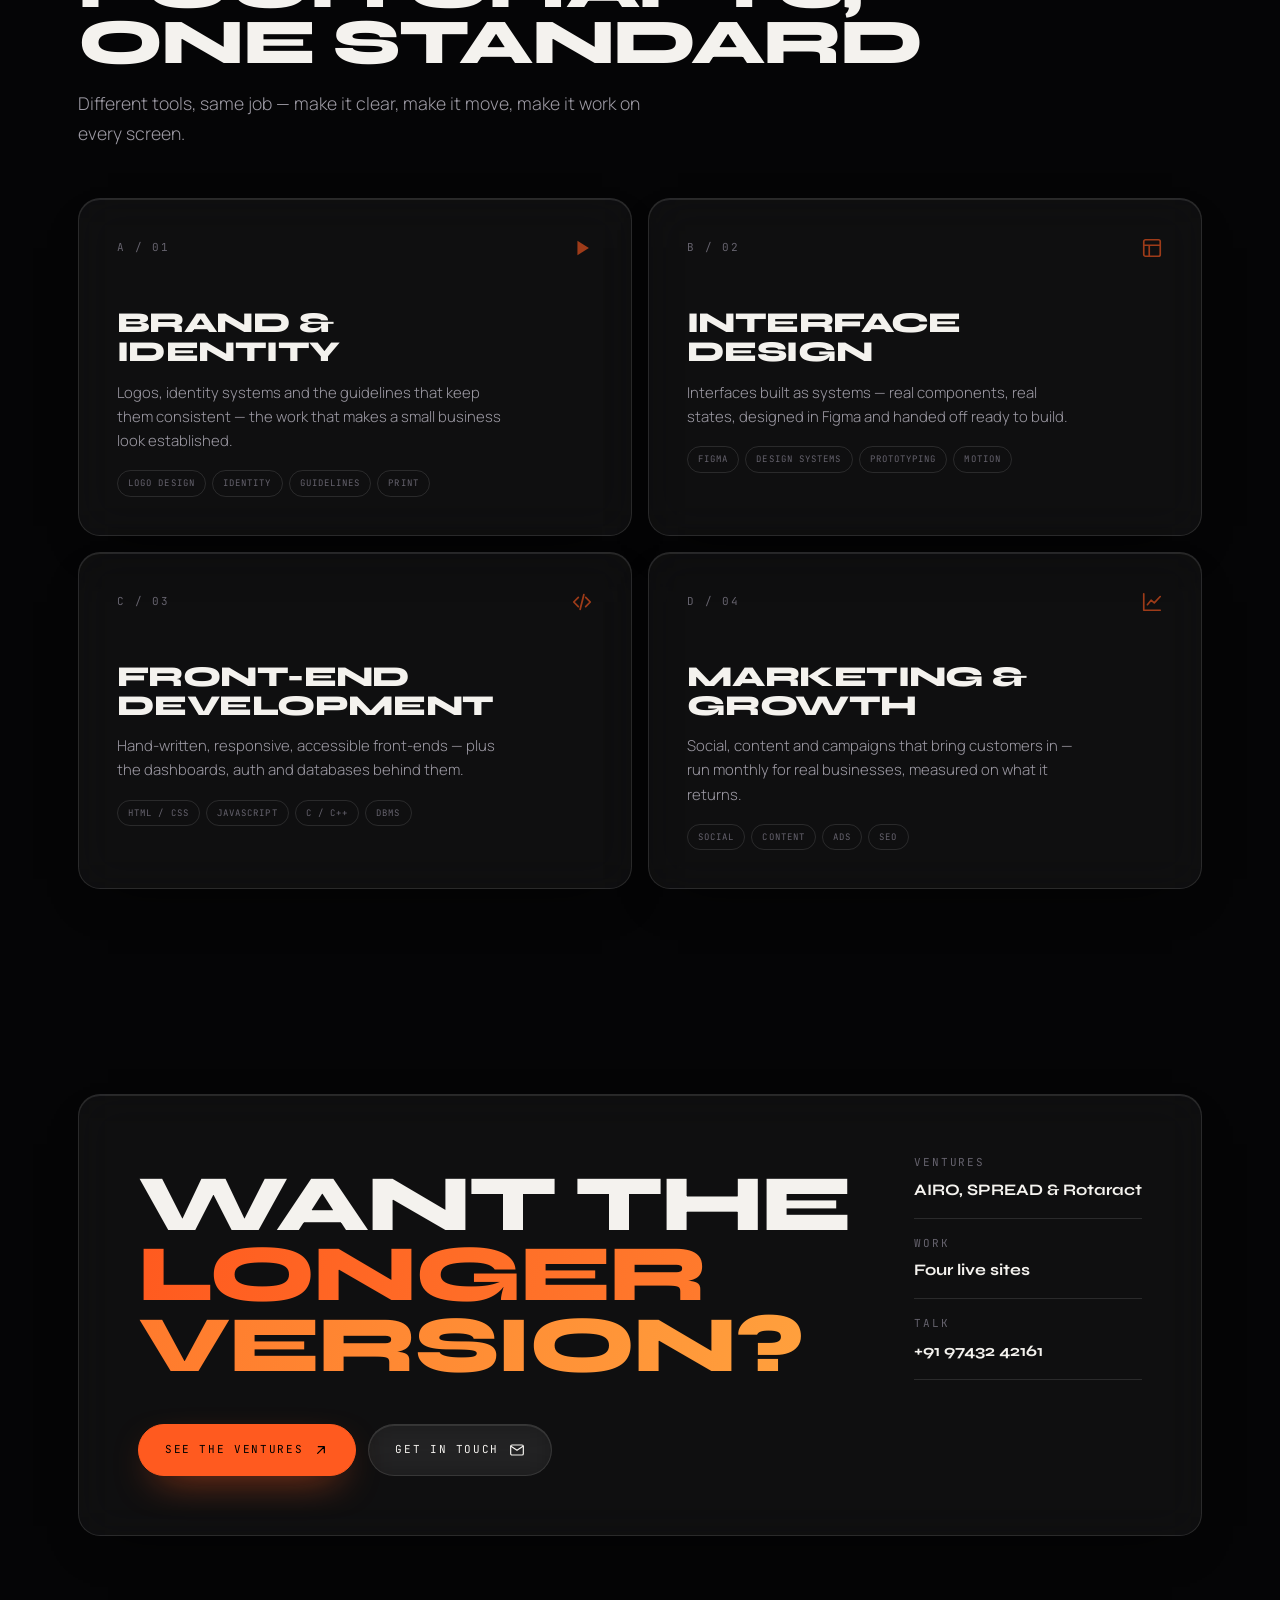
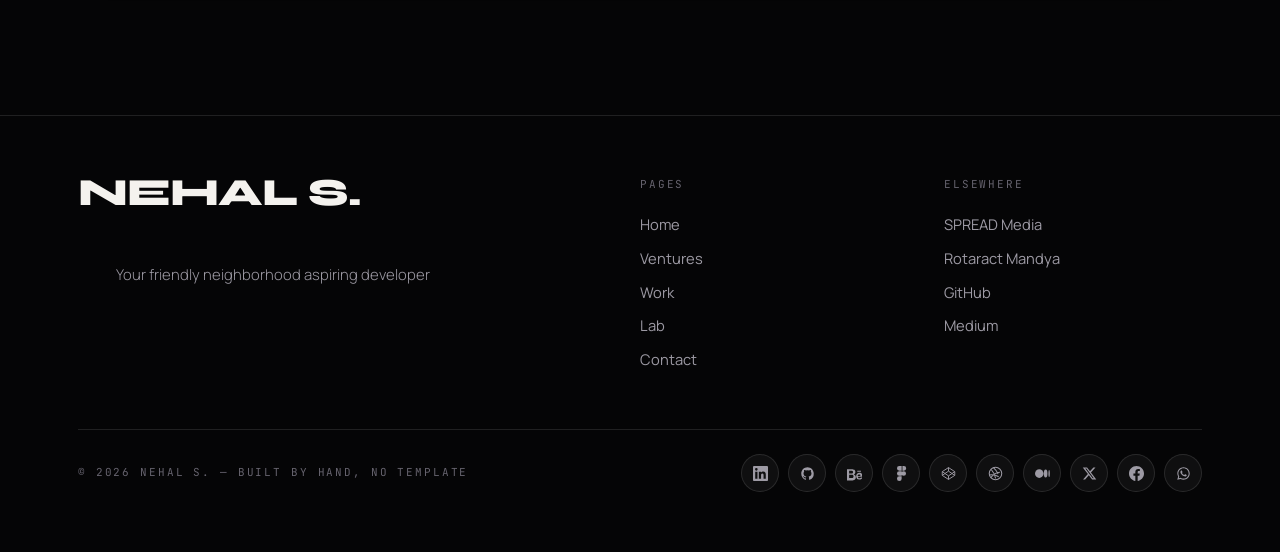
==== commit f281d8b5: "Add experience, education and logos; caption under name - About: Experience section grouped by organ" ====
--- a/about.html
+++ b/about.html
@@ -20,7 +20,7 @@
 
 <header id="hdr">
   <div class="wrap hdr">
-    <a href="index.html" class="sig"><i></i> Nehal&nbsp;S.</a>
+    <a href="index.html" class="sig"><i></i><span class="sig-t"><b>Nehal&nbsp;S.</b><small>Your friendly neighborhood aspiring developer</small></span></a>
     <nav class="hnav">
       <a href="index.html">Home</a>
       <a href="about.html" aria-current="page">About</a>
@@ -88,7 +88,149 @@
 
 <section>
   <div class="wrap">
-    <div class="shead mono rv"><span class="num">01</span><span class="bar"></span><span class="nm">The story</span></div>
+    <div class="shead mono rv"><span class="num">01</span><span class="bar"></span><span class="nm">Experience</span></div>
+    <h2 class="dsp stitle rv">Where I've<br />been working</h2>
+    <p class="lead sintro rv">Grouped by organisation, newest first. Durations update on their own.</p>
+    <div class="xp">
+      <article class="xp-co glass rv" style="--brand:var(--airo)">
+        <div class="xp-id">
+          <div class="xp-logo"><img src="assets/logos/airo.png" alt="" loading="lazy" /></div>
+          <div><h3>AIRO Company</h3><span class="loc mono">Mandya &amp; Bengaluru, Karnataka, India · Hybrid</span></div>
+        </div>
+        <div class="xp-roles">
+          <div class="xp-r">
+            <div class="xp-rh"><b>Founder <em>· Self-employed</em></b><span class="when mono" data-from="2026-07">Jul 2026 – Present</span></div>
+            <p>Building AIRO as a parent brand with separate divisions for media, farms and events — launched in sequence, so each one stands on its own before the next begins. Set the brand system and launched the six-page company website.</p>
+          </div>
+        </div>
+      </article>
+
+      <article class="xp-co glass rv" style="--brand:var(--media)">
+        <div class="xp-id">
+          <div class="xp-logo"><img src="assets/logos/airo-media.png" alt="" loading="lazy" /></div>
+          <div><h3>AIRO Media</h3><span class="loc mono">Mandya &amp; Bengaluru, Karnataka, India · Hybrid</span></div>
+        </div>
+        <div class="xp-roles">
+          <div class="xp-r">
+            <div class="xp-rh"><b>Co-founder <em>· Self-employed</em></b><span class="when mono" data-from="2026-07">Jul 2026 – Present</span></div>
+            <p>Branding, digital marketing, websites and custom software for local businesses. Leading the flagship build for Stellar Fitness Club — a public site plus admin, trainer and member dashboards.</p><ul class="chips"><li>Branding</li><li>Marketing</li><li>Web</li><li>Software</li></ul>
+          </div>
+        </div>
+      </article>
+
+      <article class="xp-co glass rv" style="--brand:var(--spread)">
+        <div class="xp-id">
+          <div class="xp-logo"><img src="assets/logos/spread.png" alt="" loading="lazy" /></div>
+          <div><h3>SPREAD Media</h3><span class="loc mono">Mandya &amp; Bengaluru, Karnataka, India</span></div>
+        </div>
+        <div class="xp-roles">
+          <div class="xp-r">
+            <div class="xp-rh"><b>Brand &amp; Web Designer <em>· Freelance</em></b><span class="when mono" data-from="2026-01">Jan 2026 – Present</span></div>
+            <p>Identity, social calendars, festival creatives and websites for local businesses, including Nirantara Bakes, Avi Sports, Tea Bench and Basaveshwara Borewells. Designed and launched the agency's own website.</p>
+          </div>
+        </div>
+      </article>
+
+      <article class="xp-co glass rv" style="--brand:var(--rota)">
+        <div class="xp-id">
+          <div class="xp-logo"><img src="assets/logos/xp-rotaract.png" alt="" loading="lazy" /></div>
+          <div><h3>Rotaract Club of Mandya</h3><span class="loc mono">Mandya, Karnataka, India · District 3192</span></div>
+        </div>
+        <div class="xp-roles">
+          <div class="xp-r">
+            <div class="xp-rh"><b>Joint Secretary, Board of Directors <em>· Volunteer</em></b><span class="when mono">2025–26 term</span></div>
+            <p>On the club's founding board under the Rotary Club of Mandya, running community service, professional development and fellowship programmes.</p>
+          </div>
+          <div class="xp-r">
+            <div class="xp-rh"><b>Website Designer &amp; Developer <em>· Volunteer</em></b><span class="when mono" data-from="2025-12">Dec 2025 – Present</span></div>
+            <p>Designed and launched the club's official website — board, members, projects and contact.</p>
+          </div>
+        </div>
+      </article>
+
+      <article class="xp-co glass rv" style="--brand:#4c8dff">
+        <div class="xp-id">
+          <div class="xp-logo"><img src="assets/logos/xp-gdp.png" alt="" loading="lazy" /></div>
+          <div><h3>Google Developer Program</h3><span class="loc mono">Bengaluru, Karnataka, India · Remote</span></div>
+        </div>
+        <div class="xp-roles">
+          <div class="xp-r">
+            <div class="xp-rh"><b>Member <em>· Developer community</em></b><span class="when mono" data-from="2025-11">Nov 2025 – Present</span></div>
+            <p>Part of Google Cloud Innovators, Google Maps Platform Innovators and the Google Cloud &amp; NVIDIA developer community.</p>
+          </div>
+        </div>
+      </article>
+
+      <article class="xp-co glass rv" style="--brand:#5b8def">
+        <div class="xp-id">
+          <div class="xp-logo"><img src="assets/logos/xp-tata.png" alt="" loading="lazy" /></div>
+          <div><h3>Tata Group · via Forage</h3><span class="loc mono">Remote</span></div>
+        </div>
+        <div class="xp-roles">
+          <div class="xp-r">
+            <div class="xp-rh"><b>GenAI-Powered Data Analytics <em>· Job simulation</em></b><span class="when mono">Nov 2025 · Completed</span></div>
+            <p>Exploratory data analysis and risk profiling, predicting loan delinquency with AI, and turning the findings into a data-backed collections strategy.</p>
+          </div>
+        </div>
+      </article>
+    </div>
+  </div>
+</section>
+
+<section>
+  <div class="wrap">
+    <div class="shead mono rv"><span class="num">02</span><span class="bar"></span><span class="nm">Education</span></div>
+    <h2 class="dsp stitle rv">Education</h2>
+    <div class="xp">
+      <article class="xp-co glass rv" style="--brand:#3fd17c">
+        <div class="xp-id">
+          <div class="xp-logo"><img src="assets/logos/xp-rvu.png" alt="" loading="lazy" /></div>
+          <div><h3>RV University</h3><span class="loc mono">Bengaluru, Karnataka, India</span></div>
+        </div>
+        <div class="xp-roles">
+          <div class="xp-r">
+            <div class="xp-rh"><b>B.Tech (Hons), Computer Science</b><span class="when mono">Sep 2025 – Sep 2029 · Expected</span></div>
+            <p>Computer science with a focus on AI — algorithms, systems and databases.</p><ul class="chips"><li>C</li><li>Algorithms</li><li>DBMS</li><li>AI / ML</li></ul>
+          </div>
+        </div>
+      </article>
+
+      <article class="xp-co glass rv" style="--brand:var(--events)">
+        <div class="xp-id">
+          <div class="xp-logo mark" aria-hidden="true">SC</div>
+          <div><h3>Sri Chaitanya Techno School</h3><span class="loc mono">Bengaluru, Karnataka, India</span></div>
+        </div>
+        <div class="xp-roles">
+          <div class="xp-r">
+            <div class="xp-rh"><b>Pre-university <em>· PCM</em></b><span class="when mono">May 2023 – Feb 2025</span></div>
+            <p>Mathematics, physics and chemistry.</p>
+          </div>
+        </div>
+      </article>
+
+      <article class="xp-co glass rv" style="--brand:var(--txt-2)">
+        <div class="xp-id">
+          <div class="xp-logo mark" aria-hidden="true">SP</div>
+          <div><h3>Santhome Public School</h3><span class="loc mono">Karnataka, India</span></div>
+        </div>
+        <div class="xp-roles">
+          <div class="xp-r">
+            <div class="xp-rh"><b>SSLC</b><span class="when mono">Jul 2012 – Mar 2023</span></div>
+            <p>Secondary school, through Class 10.</p>
+          </div>
+        </div>
+      </article>
+    </div>
+    <div class="xp-certs rv">
+      <span class="k mono">Certifications</span>
+      <div class="clients"><span>IEEE · GitHub Introduction · Oct 2024</span><span>NASSCOM · Generative AI · Oct 2024</span><span>Tata via Forage · GenAI Data Analytics · Nov 2025</span></div>
+    </div>
+  </div>
+</section>
+
+<section>
+  <div class="wrap">
+    <div class="shead mono rv"><span class="num">03</span><span class="bar"></span><span class="nm">The story</span></div>
     <h2 class="dsp stitle rv">How this<br />came together</h2>
 
     <div class="log">
@@ -117,7 +259,7 @@
 
 <section>
   <div class="wrap">
-    <div class="shead mono rv"><span class="num">02</span><span class="bar"></span><span class="nm">Capabilities</span></div>
+    <div class="shead mono rv"><span class="num">04</span><span class="bar"></span><span class="nm">Capabilities</span></div>
     <h2 class="dsp stitle rv">Four crafts,<br />one standard</h2>
     <p class="lead sintro rv">Different tools, same job — make it clear, make it move, make it work on every screen.</p>
 
@@ -183,7 +325,7 @@
     <div class="fgrid">
       <div class="fbrand">
         <div class="m">Nehal S.</div>
-        <p>Ideas only become things when someone cares enough to build them.</p>
+        <p class="cap">Your friendly neighborhood aspiring developer</p>
       </div>
       <div class="fcol"><h4 class="mono">Pages</h4>
         <a href="index.html">Home</a><a href="ventures.html">Ventures</a>
--- a/assets/css/style.css
+++ b/assets/css/style.css
@@ -100,6 +100,13 @@
   display:flex;align-items:center;gap:10px;letter-spacing:.01em}
 .sig i{width:8px;height:8px;border-radius:50%;background:var(--acc);flex:none;
   box-shadow:0 0 12px var(--acc);animation:beat 2.6s var(--ease) infinite}
+/* name + caption lockup */
+.sig-t{display:flex;flex-direction:column;gap:4px;line-height:1.05}
+.sig small{font-family:"Manrope",sans-serif;font-weight:400;font-size:11.5px;letter-spacing:.01em;
+  text-transform:none;color:var(--txt-2);white-space:nowrap}
+/* the centred nav pill leaves no room for the caption just above its breakpoint */
+@media(min-width:1001px) and (max-width:1140px){.sig small{display:none}}
+@media(max-width:560px){.sig small{white-space:normal;max-width:180px;font-size:10.5px;line-height:1.25}}
 @keyframes beat{0%{box-shadow:0 0 0 0 rgba(255,90,31,.5)}70%,100%{box-shadow:0 0 0 10px rgba(255,90,31,0)}}
 
 .hnav{display:flex;align-items:center;gap:5px;padding:5px;border-radius:999px;
@@ -449,6 +456,7 @@
 .fbrand .m{font-family:"Syne",sans-serif;font-weight:800;text-transform:uppercase;
   font-size:clamp(1.55rem,4vw,2.4rem);line-height:.9;letter-spacing:-.025em;margin-bottom:13px}
 .fbrand p{color:var(--txt-2);font-size:.93rem;font-weight:300;max-width:36ch}
+.fbrand p.cap{max-width:none}
 .fcol h4{margin:0 0 14px;color:var(--txt-3);font-weight:400}
 .fcol a{display:block;color:var(--txt-2);font-size:.92rem;padding:5px 0;transition:color .25s,transform .25s var(--ease)}
 .fcol a:hover{color:var(--acc);transform:translateX(3px)}
@@ -485,3 +493,30 @@
   html.js .hero h1 .ln>span{transform:none}
   html{scroll-behavior:auto}
 }
+
+/* ── EXPERIENCE / EDUCATION (about page) ─────────────────────── */
+/* grouped by organisation: identity column left, stacked roles right */
+.xp{display:grid;gap:14px}
+.xp-co{display:grid;grid-template-columns:250px 1fr;gap:clamp(18px,3vw,42px);padding:clamp(20px,2.6vw,30px)}
+@media(max-width:820px){.xp-co{grid-template-columns:1fr;gap:18px}}
+.xp-id{display:flex;align-items:flex-start;gap:14px}
+.xp-logo{width:46px;height:46px;flex:none;border-radius:var(--r-xs);background:#fff;padding:5px;
+  display:grid;place-items:center;overflow:hidden}
+.xp-logo img{width:100%;height:100%;object-fit:contain}
+.xp-logo.mark{background:var(--glass-2);border:1px solid var(--brd);padding:0;color:var(--brand,var(--acc));
+  font-family:"Syne",sans-serif;font-weight:800;font-size:14px;letter-spacing:-.02em}
+.xp-logo.mark svg{width:24px;height:24px}
+.xp-id h3{font-family:"Syne",sans-serif;font-weight:800;text-transform:uppercase;font-size:1rem;
+  letter-spacing:-.01em;line-height:1.12;margin-bottom:6px;text-wrap:balance}
+.xp-id .loc{color:var(--txt-3);font-size:9.5px;letter-spacing:.1em;line-height:1.5;display:block}
+.xp-roles{display:grid;gap:20px;min-width:0}
+.xp-r + .xp-r{padding-top:20px;border-top:1px solid var(--brd)}
+.xp-rh{display:flex;flex-wrap:wrap;align-items:baseline;justify-content:space-between;gap:4px 18px;margin-bottom:8px}
+.xp-rh b{font-weight:600;font-size:.98rem;color:var(--txt)}
+.xp-rh b em{font-style:normal;font-weight:400;color:var(--txt-3)}
+.xp-rh .when{color:var(--txt-3);font-size:10px;letter-spacing:.08em;white-space:nowrap;
+  font-variant-numeric:tabular-nums;text-transform:none}
+.xp-r p{color:var(--txt-2);font-size:.93rem;font-weight:300;max-width:68ch}
+.xp-r .chips{margin-top:12px}
+.xp-certs{margin-top:22px}
+.xp-certs .k{color:var(--txt-3);display:block;margin-bottom:10px}
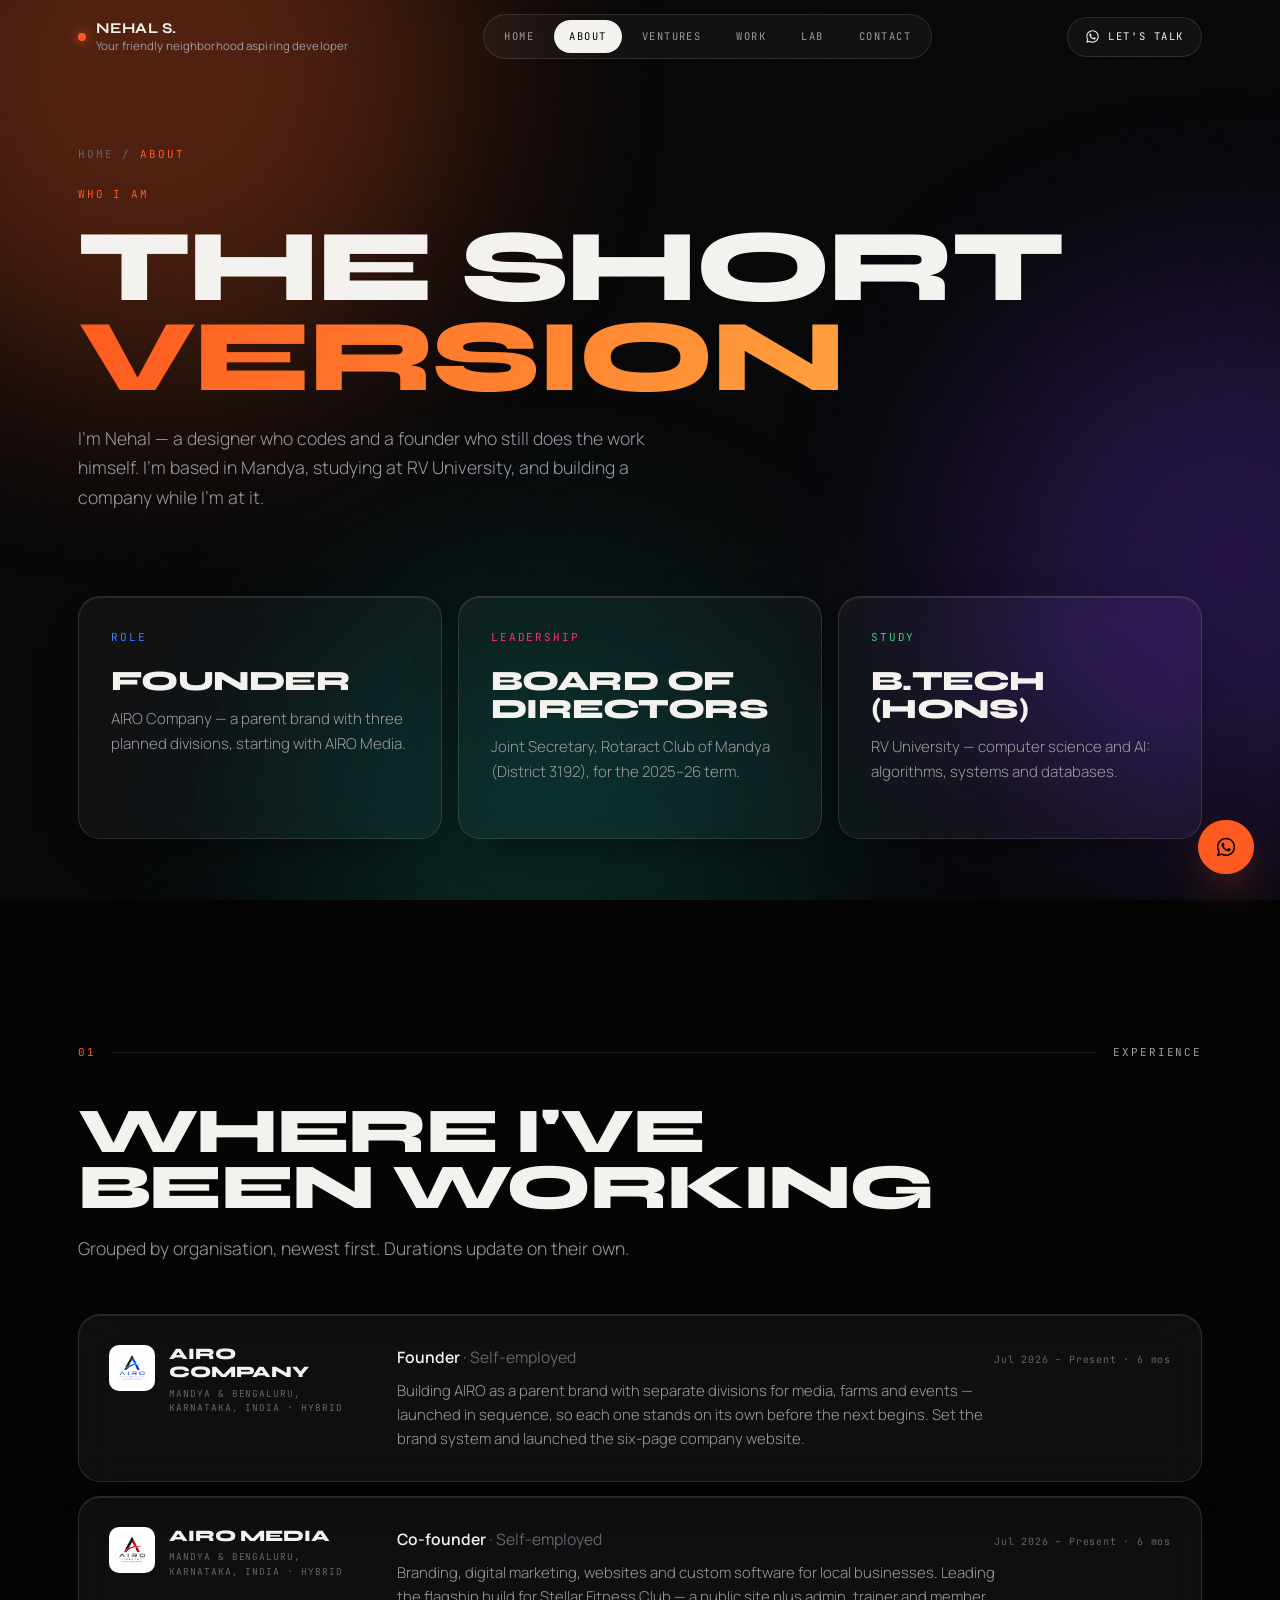
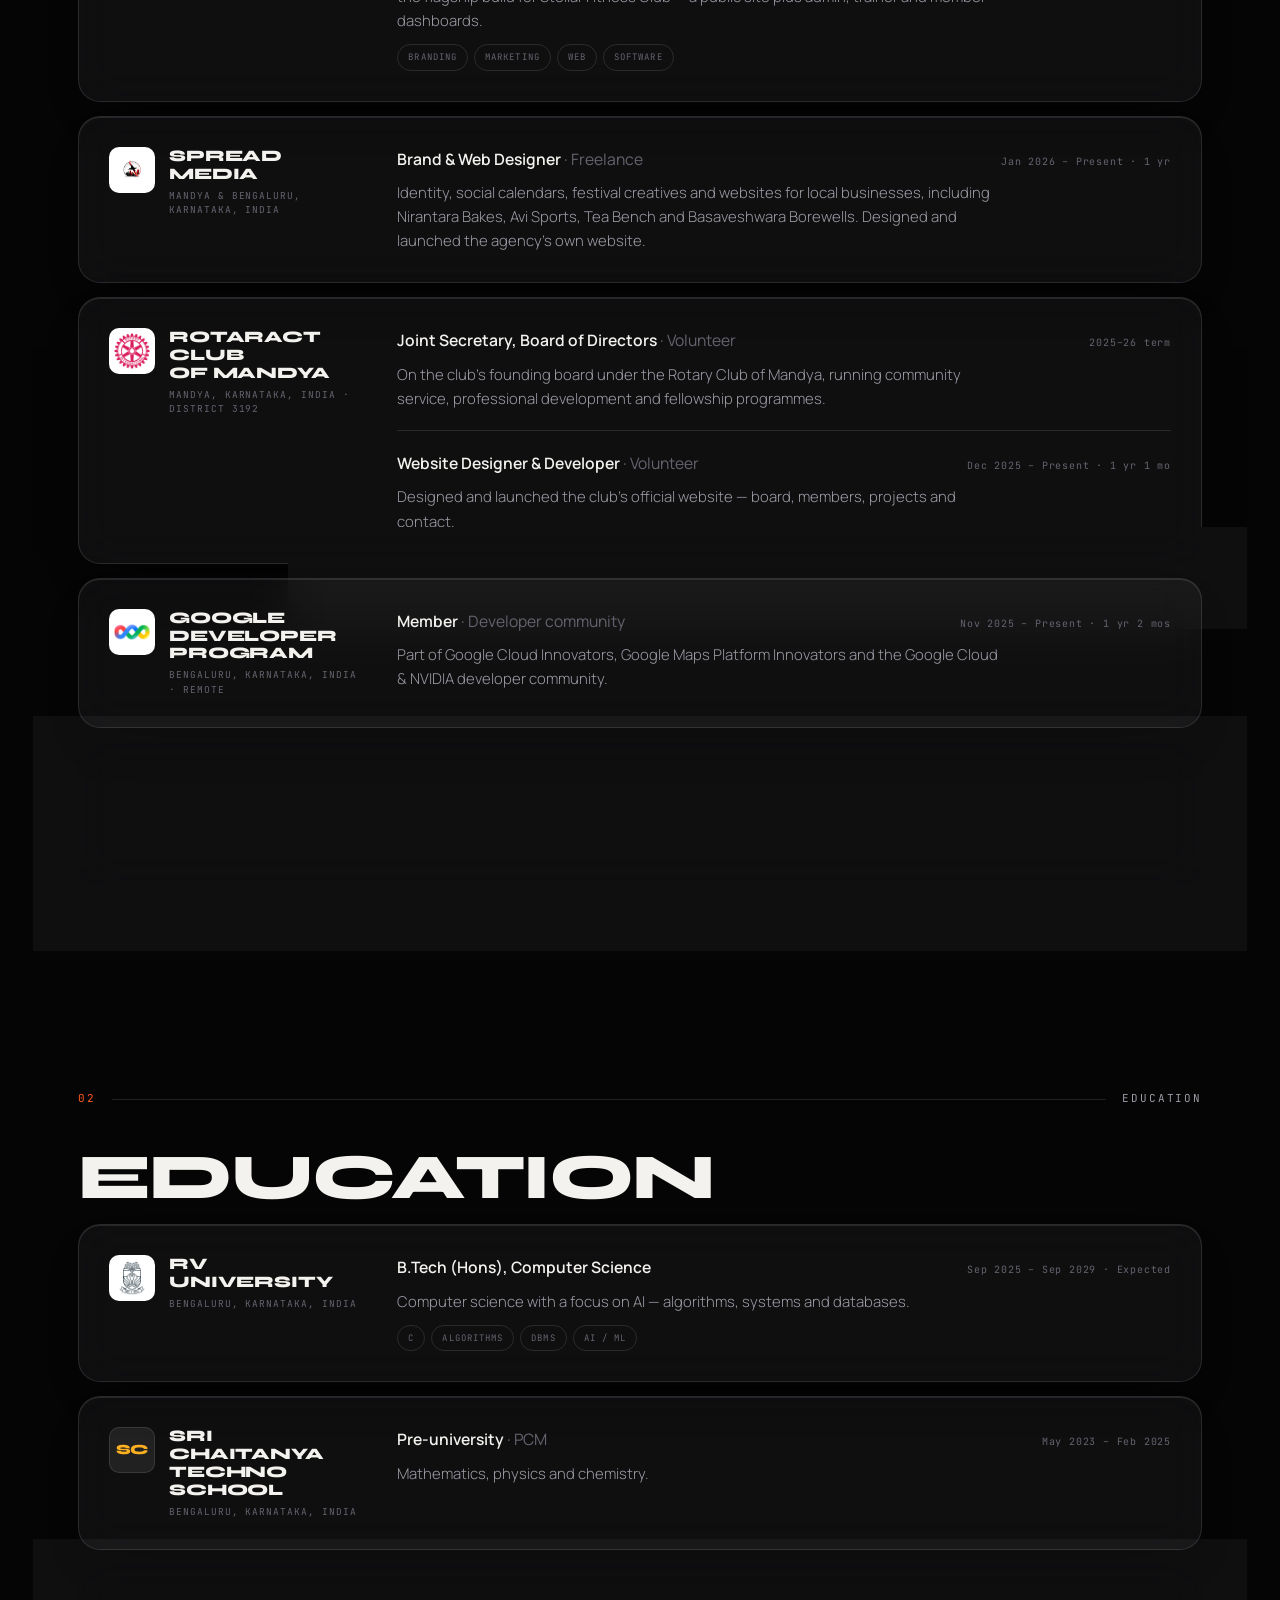
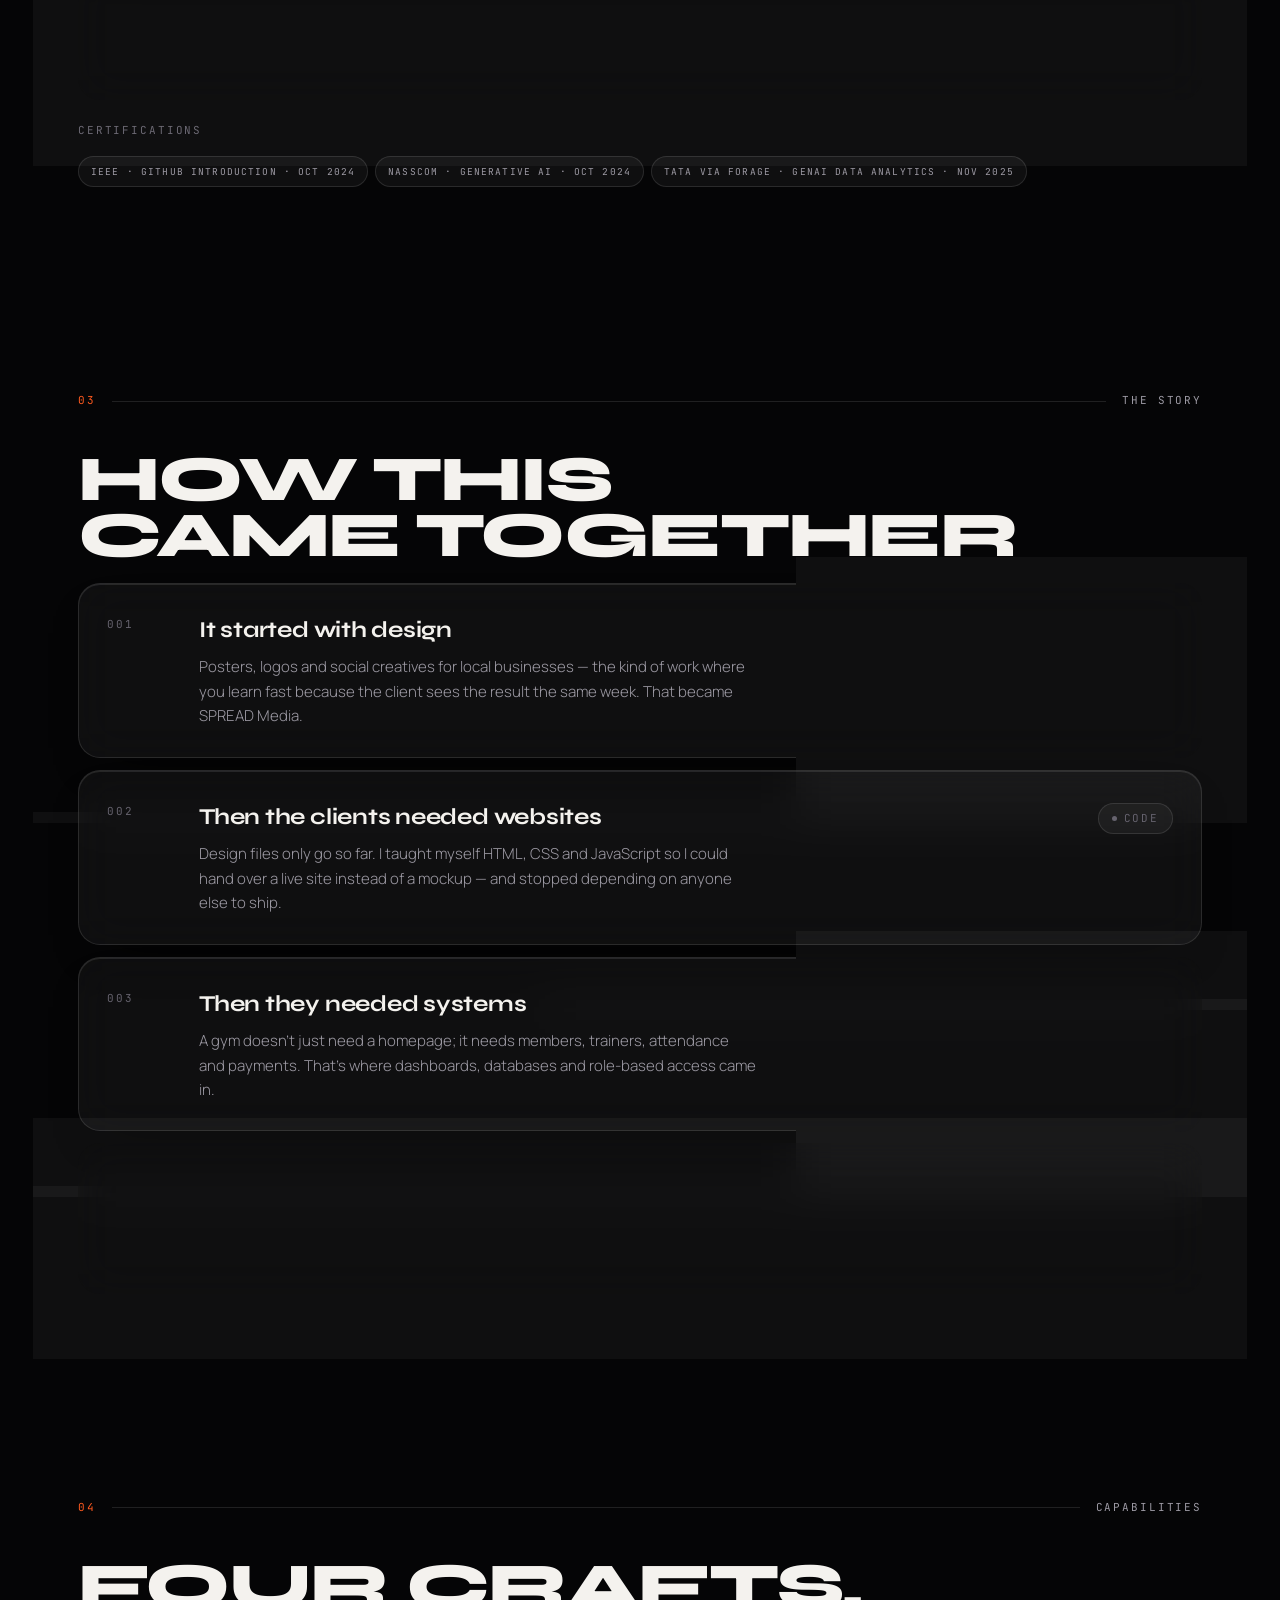
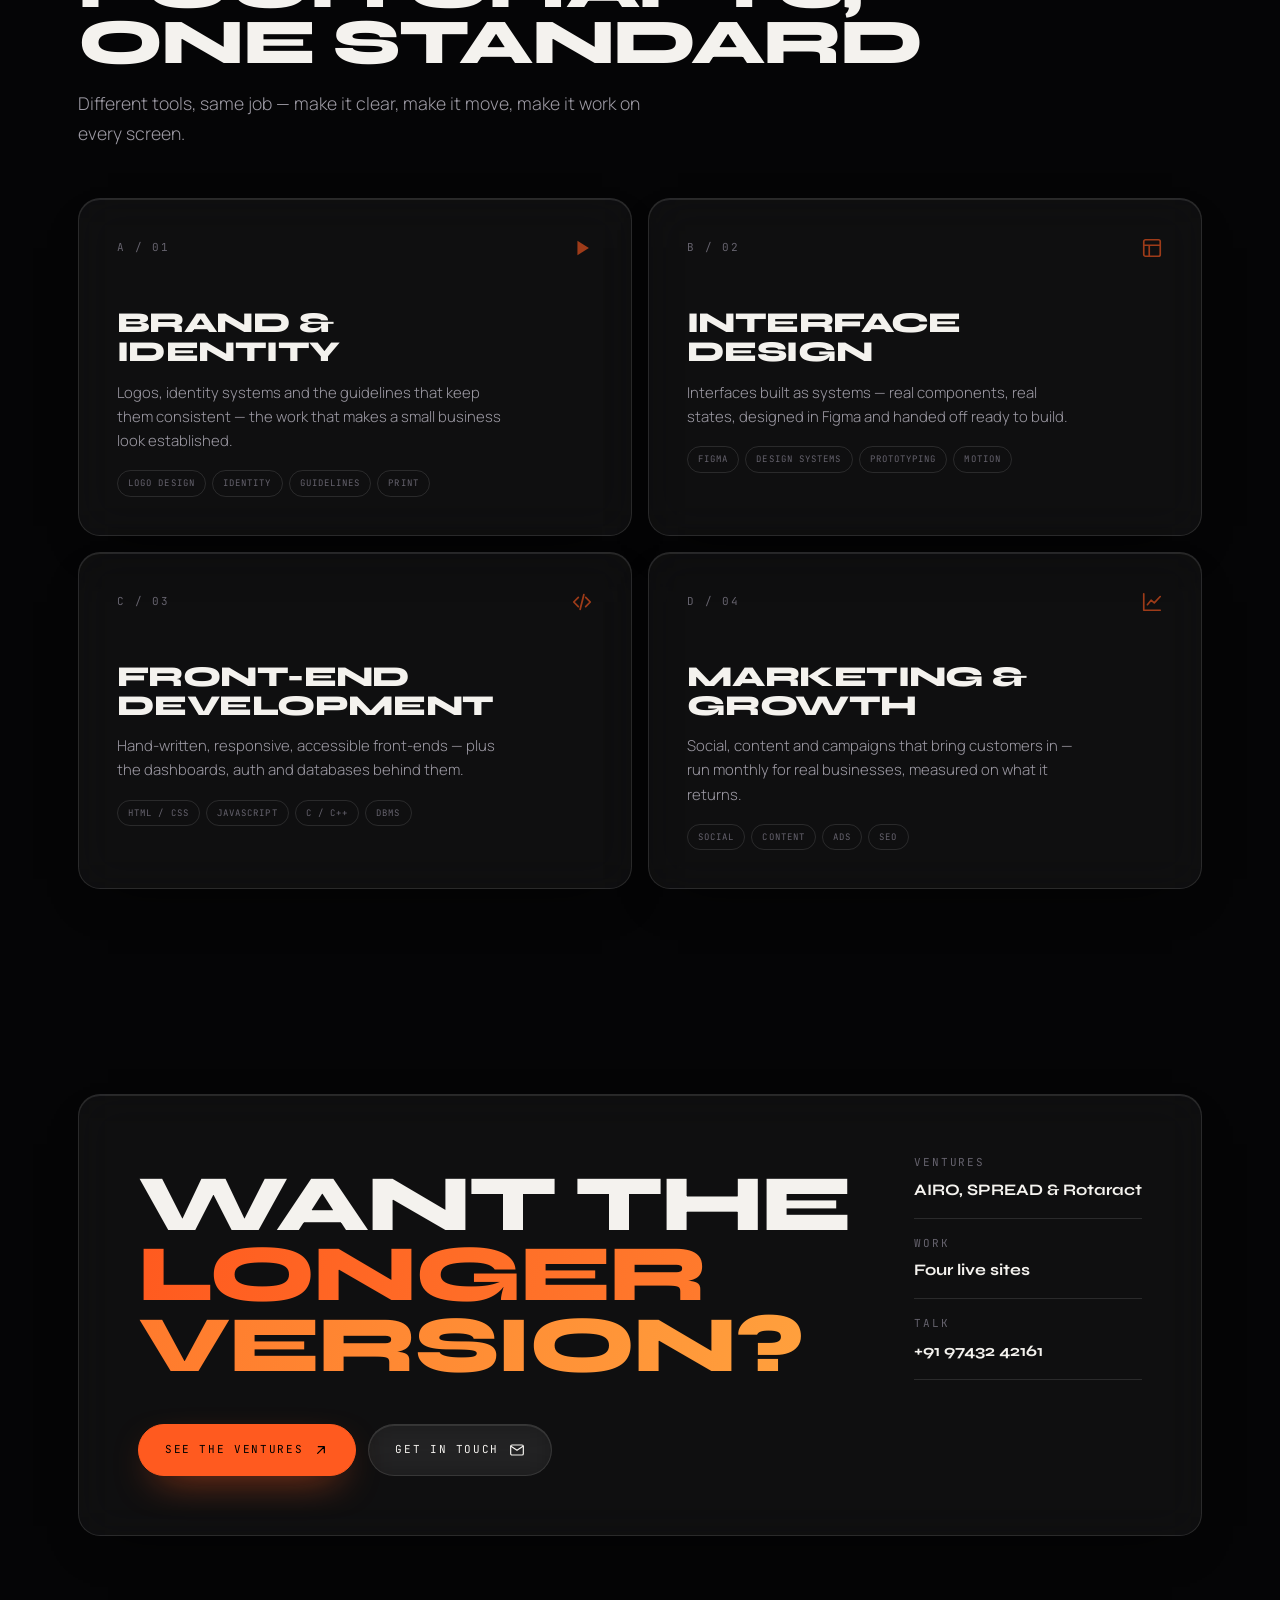
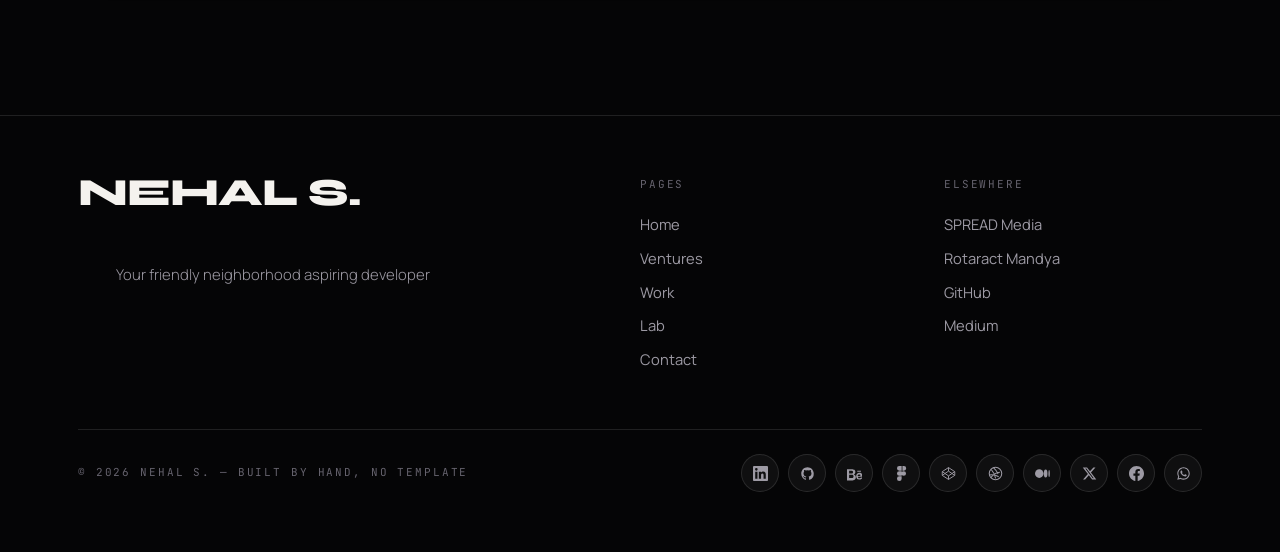
==== commit ec884fd4: "Add Nehal's photo; repoint links off the expired domain - assets/me.jpg is now the real portrait, cr" ====
--- a/about.html
+++ b/about.html
@@ -331,8 +331,8 @@
         <a href="index.html">Home</a><a href="ventures.html">Ventures</a>
         <a href="work.html">Work</a><a href="lab.html">Lab</a><a href="contact.html">Contact</a></div>
       <div class="fcol"><h4 class="mono">Elsewhere</h4>
-        <a href="https://nehals.me/SPREAD-media/" target="_blank" rel="noopener">SPREAD Media</a>
-        <a href="https://nehals.me/Rotaract.mandya/" target="_blank" rel="noopener">Rotaract Mandya</a>
+        <a href="https://nehal-s-devlr.github.io/SPREAD-media/" target="_blank" rel="noopener">SPREAD Media</a>
+        <a href="https://nehal-s-devlr.github.io/Rotaract.mandya/" target="_blank" rel="noopener">Rotaract Mandya</a>
         <a href="https://github.com/NEHAL-S-DEVLR" target="_blank" rel="noopener">GitHub</a>
         <a href="https://medium.com/@nehal2572007" target="_blank" rel="noopener">Medium</a></div>
     </div>
--- a/assets/css/style.css
+++ b/assets/css/style.css
@@ -520,3 +520,90 @@
 .xp-r .chips{margin-top:12px}
 .xp-certs{margin-top:22px}
 .xp-certs .k{color:var(--txt-3);display:block;margin-bottom:10px}
+
+/* ── HERO FIGURE (home) ──────────────────────────────────────── */
+/* a pinned "Fig. 01" print. To use your own photo, replace assets/me.jpg
+   (portrait, roughly 4:5) — no code change needed. */
+.hero-grid .stats{margin-top:clamp(26px,3.6vw,38px)}
+.fig-wrap{justify-self:end;width:100%;max-width:380px}
+.fig{margin:0;padding:10px;position:relative;border-radius:var(--r-sm);
+  transform:rotate(1.6deg);transition:transform .6s var(--ease)}
+.fig:hover{transform:rotate(0deg) translateY(-4px)}
+.fig::before,.fig::after{content:"";position:absolute;width:18px;height:18px;border:2px solid var(--acc);pointer-events:none}
+.fig::before{top:-6px;left:-6px;border-right:0;border-bottom:0}
+.fig::after{bottom:-6px;right:-6px;border-left:0;border-top:0}
+.fig-top,.fig-cap{display:flex;justify-content:space-between;gap:12px;color:var(--txt-3);padding:4px 4px 10px}
+.fig-cap{padding:10px 4px 2px}
+.fig-top i{display:inline-block;width:6px;height:6px;border-radius:50%;background:var(--acc);margin-right:7px;vertical-align:1px}
+.fig-img{border-radius:var(--r-xs);overflow:hidden;background:var(--ink);aspect-ratio:4/5}
+.fig-img img{width:100%;height:100%;object-fit:cover;object-position:50% 20%;display:block}
+@media(max-width:860px){.fig-wrap{justify-self:start;max-width:340px}.fig{transform:none}}
+
+/* ── SPREAD (home) ───────────────────────────────────────────── */
+/* a stack of real work that fans out as you scroll through the section.
+   --p runs 0 → 1 (set by main.js). With no JS or reduced motion it just sits spread. */
+.spread{--p:1;--sx:1;--sy:1;position:relative}
+.spread-stick{position:relative;height:100vh;min-height:620px;overflow:hidden;display:grid;place-items:center}
+html.js .spread{--p:0;height:240vh}
+html.js .spread-stick{position:sticky;top:0}
+.spread-line{font-size:clamp(2rem,6.2vw,5.4rem);text-align:center;max-width:15ch;margin:0 20px;position:relative;
+  z-index:0;opacity:calc(.25 + .75 * var(--p));text-wrap:balance}
+.spread-deck{position:absolute;inset:0;z-index:1;pointer-events:none}
+.sc{position:absolute;left:50%;top:50%;width:clamp(150px,24vw,330px);padding:7px;border-radius:var(--r-sm);
+  pointer-events:auto;will-change:transform;transition:border-color .3s,box-shadow .3s;
+  transform:translate(-50%,-50%)
+    translate(calc(var(--x) * 1vw * var(--p) * var(--sx)), calc(var(--y) * 1vh * var(--p) * var(--sy)))
+    rotate(calc((var(--r0) + (var(--r) - var(--r0)) * var(--p)) * 1deg))
+    scale(calc(.9 + .1 * var(--p)))}
+.sc img{width:100%;aspect-ratio:16/10;object-fit:cover;object-position:top;border-radius:9px;display:block}
+.sc span{display:block;padding:8px 4px 2px;color:var(--txt-2);font-size:9.5px}
+.sc:hover,.sc:focus-visible{border-color:var(--acc);box-shadow:0 20px 60px -20px rgba(255,90,31,.55)}
+.sc.logo{width:clamp(84px,9vw,120px)}
+.sc.logo img{aspect-ratio:1;object-fit:contain;background:#fff;padding:12%}
+.spread-hint{position:absolute;bottom:clamp(20px,4vh,40px);left:50%;transform:translateX(-50%);
+  color:var(--txt-3);opacity:calc(1 - var(--p) * 2.5);z-index:2;white-space:nowrap}
+@media(max-width:700px){.spread{--sx:.8}}
+/* short viewports: push the cards further out so they clear the line */
+@media(max-height:780px){
+  .spread{--sy:1.45}
+  .spread-line{font-size:clamp(1.7rem,4.4vw,3rem);max-width:13ch}
+  .sc{width:clamp(128px,17vw,232px)}
+  .sc.logo{width:clamp(70px,7vw,92px)}
+}
+@media(prefers-reduced-motion:reduce){html.js .spread{--p:1;height:auto}html.js .spread-stick{position:relative}}
+
+/* ── MOBILE POLISH ───────────────────────────────────────────── */
+/* The header caption needs two lines on a phone, which pushed it past the
+   bar and over the page behind it. Keep the bar to one clean line there —
+   the caption still sits under the name in the footer. */
+@media(max-width:900px){.sig small{display:none}}
+
+/* .ln masks each line for the reveal. At line-height .88 the mask also cut
+   the glyphs, and "Brand it." wrapped once the font got close to the width. */
+.hero h1{font-size:clamp(1.9rem,9.8vw,8.8rem);line-height:1}
+.hero h1 .ln{padding-bottom:.06em}
+.hero h1 .ln>span{white-space:nowrap}
+
+/* The scroll-driven fan needs space a phone doesn't have, so below 760px
+   the same work shows as a plain grid. */
+@media(max-width:760px){
+  html.js .spread{--p:1;height:auto}
+  html.js .spread-stick{position:relative}
+  .spread-stick{height:auto;min-height:0;display:block;overflow:visible;
+    padding:clamp(56px,12vw,90px) clamp(20px,4vw,48px)}
+  .spread-line{font-size:clamp(1.8rem,8vw,2.6rem);max-width:none;margin:0 0 clamp(22px,6vw,34px);text-align:left}
+  .spread-deck{position:static;display:grid;grid-template-columns:1fr 1fr;gap:10px}
+  .sc{position:static;transform:none;width:auto}
+  .sc.logo{display:none}
+  .spread-hint{display:none}
+}
+
+/* The contact panel asked for a 290px minimum, which a grid track resolves
+   against max-content on a phone — wider than the screen. Let it shrink. */
+@media(max-width:860px){
+  /* a 1fr track still takes its minimum from content; minmax(0,1fr) doesn't */
+  .ct-grid{grid-template-columns:minmax(0,1fr)}
+  .ct-side{min-width:0}
+  .ct-row a{overflow-wrap:anywhere}
+  .ct-box{padding:clamp(22px,6vw,40px) clamp(18px,5vw,34px)}
+}
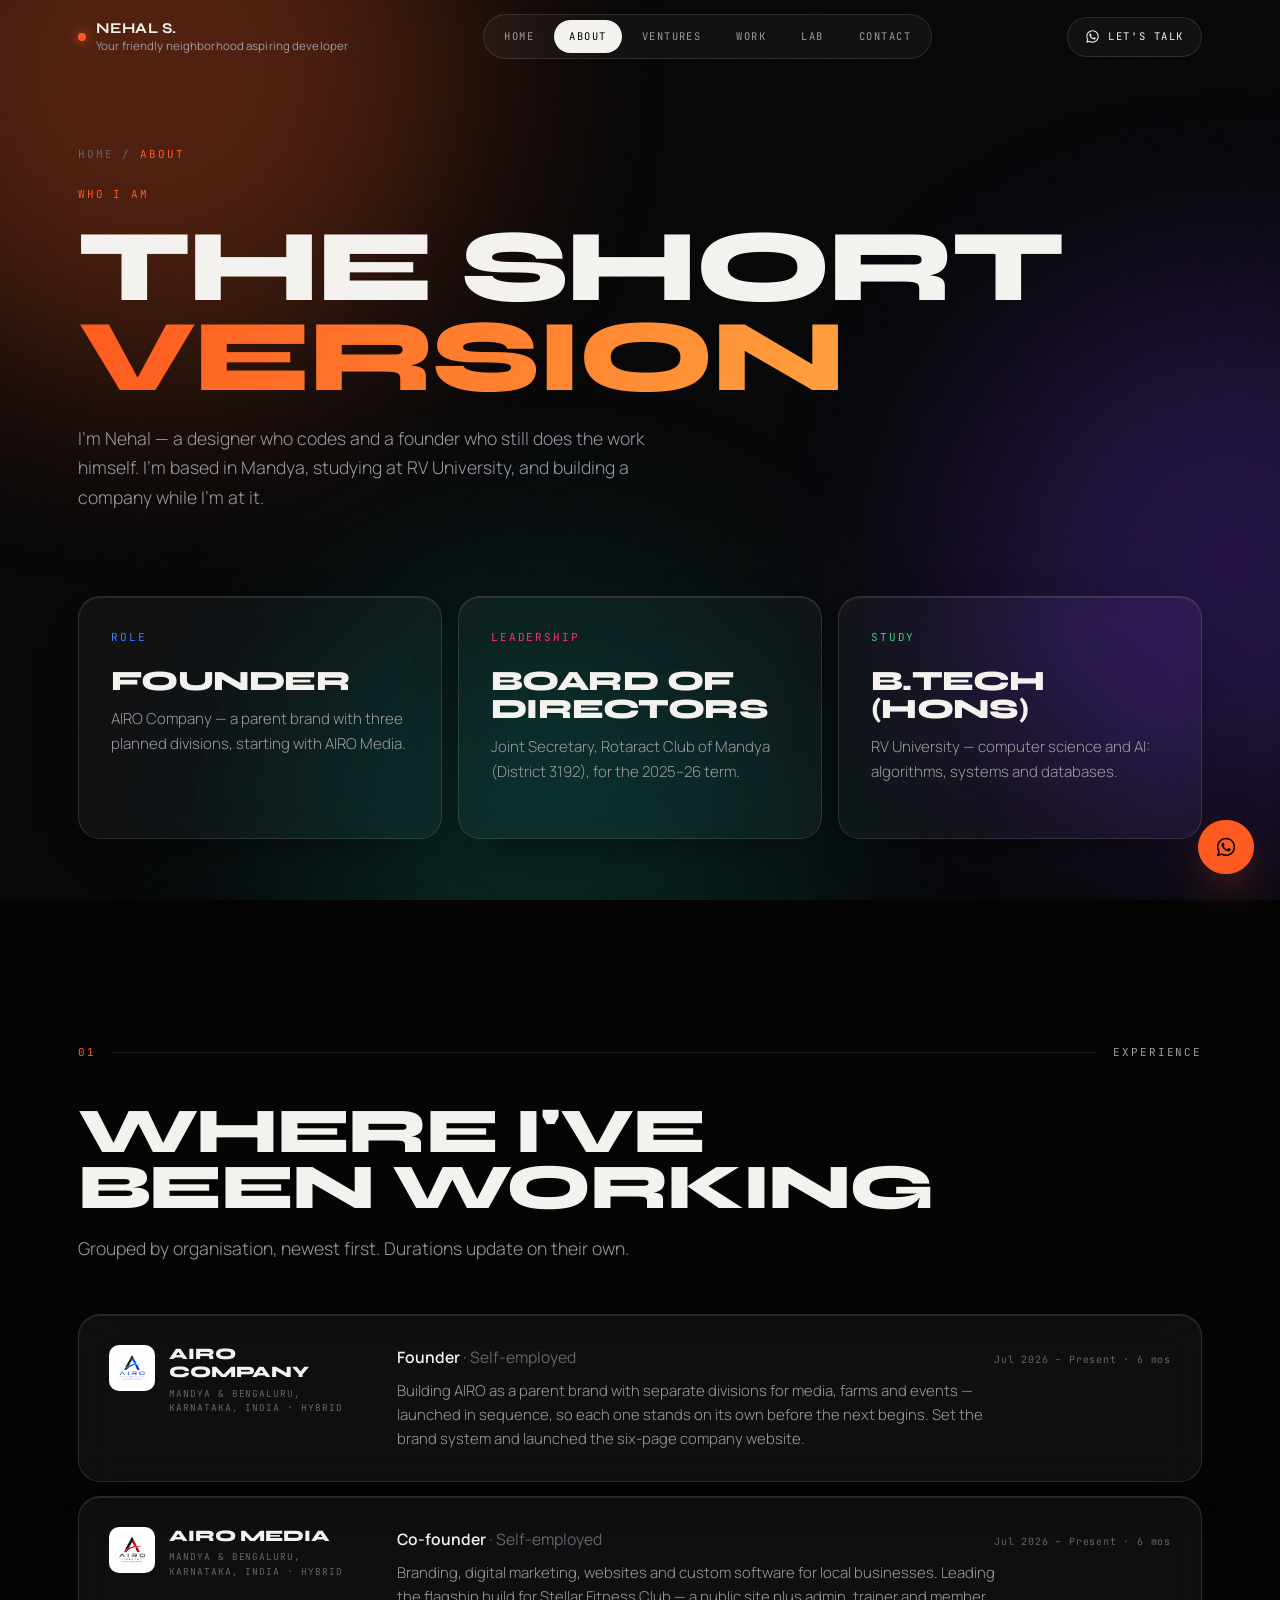
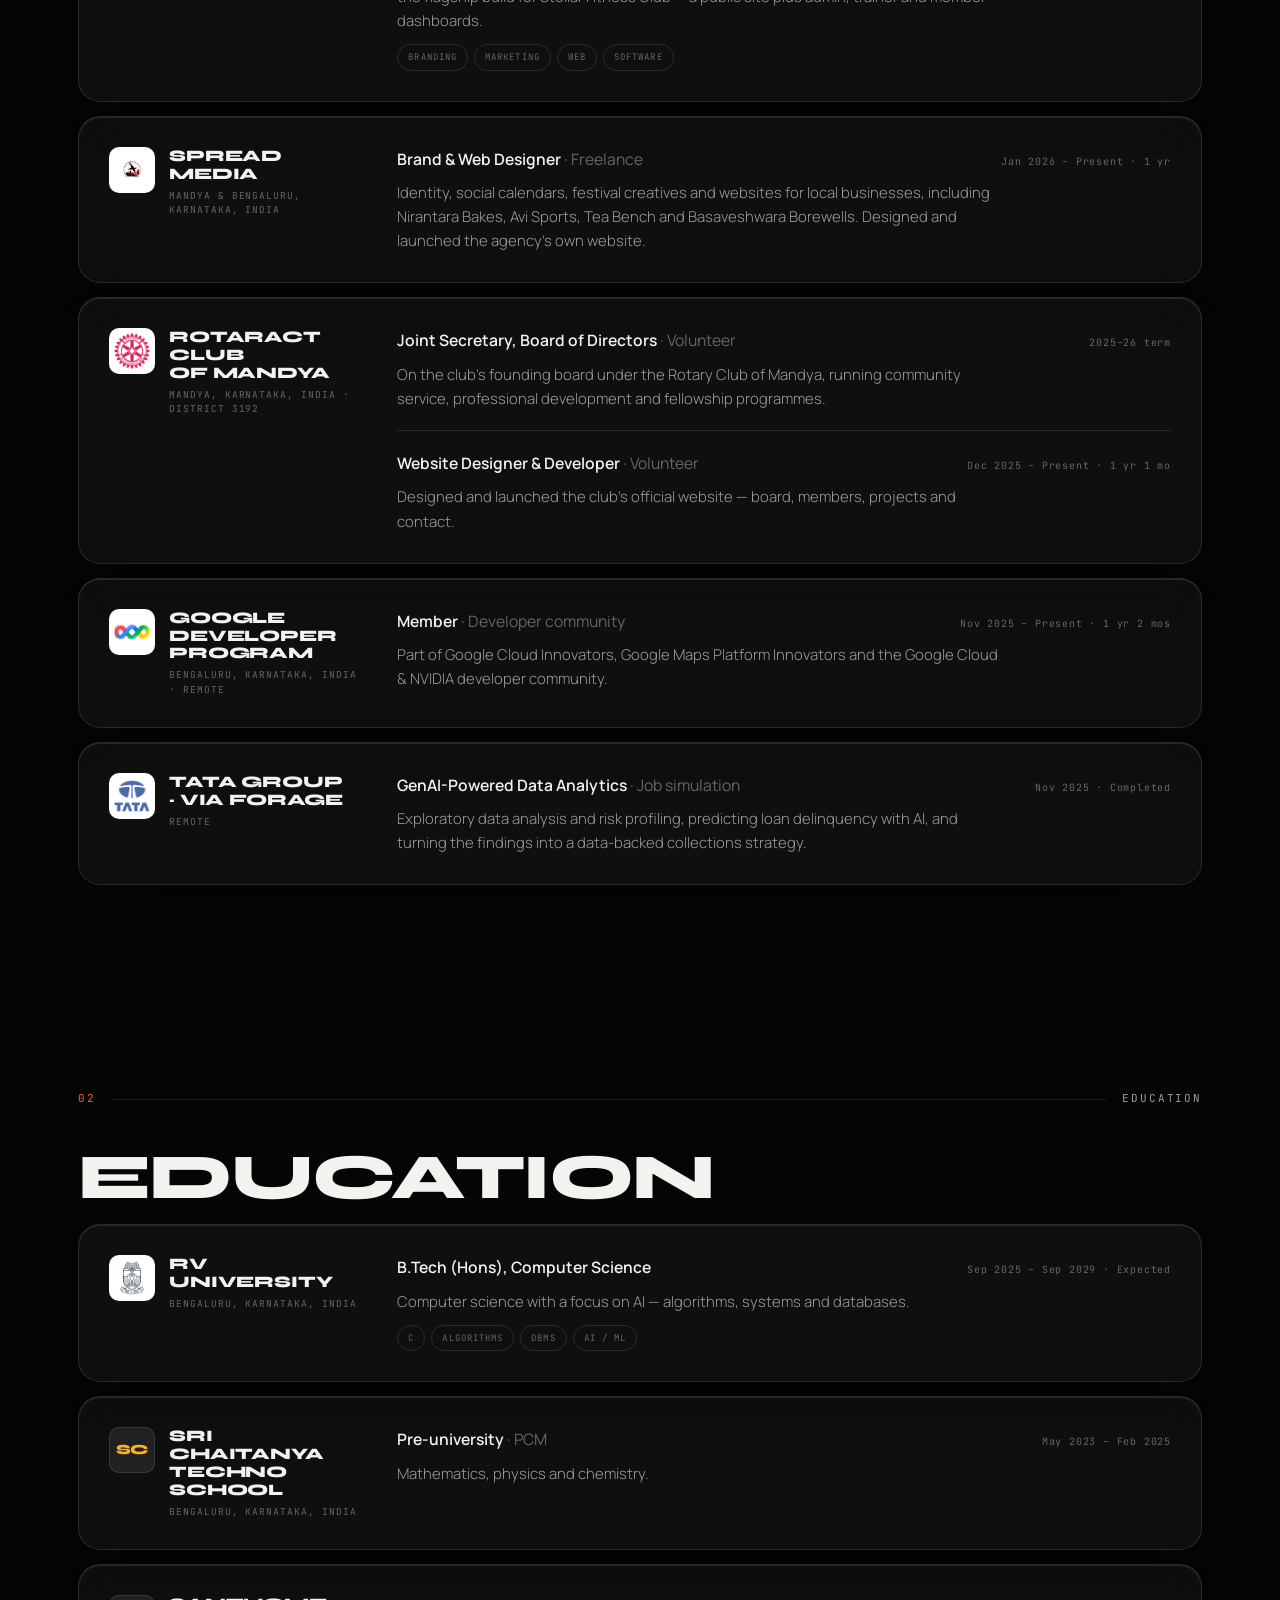
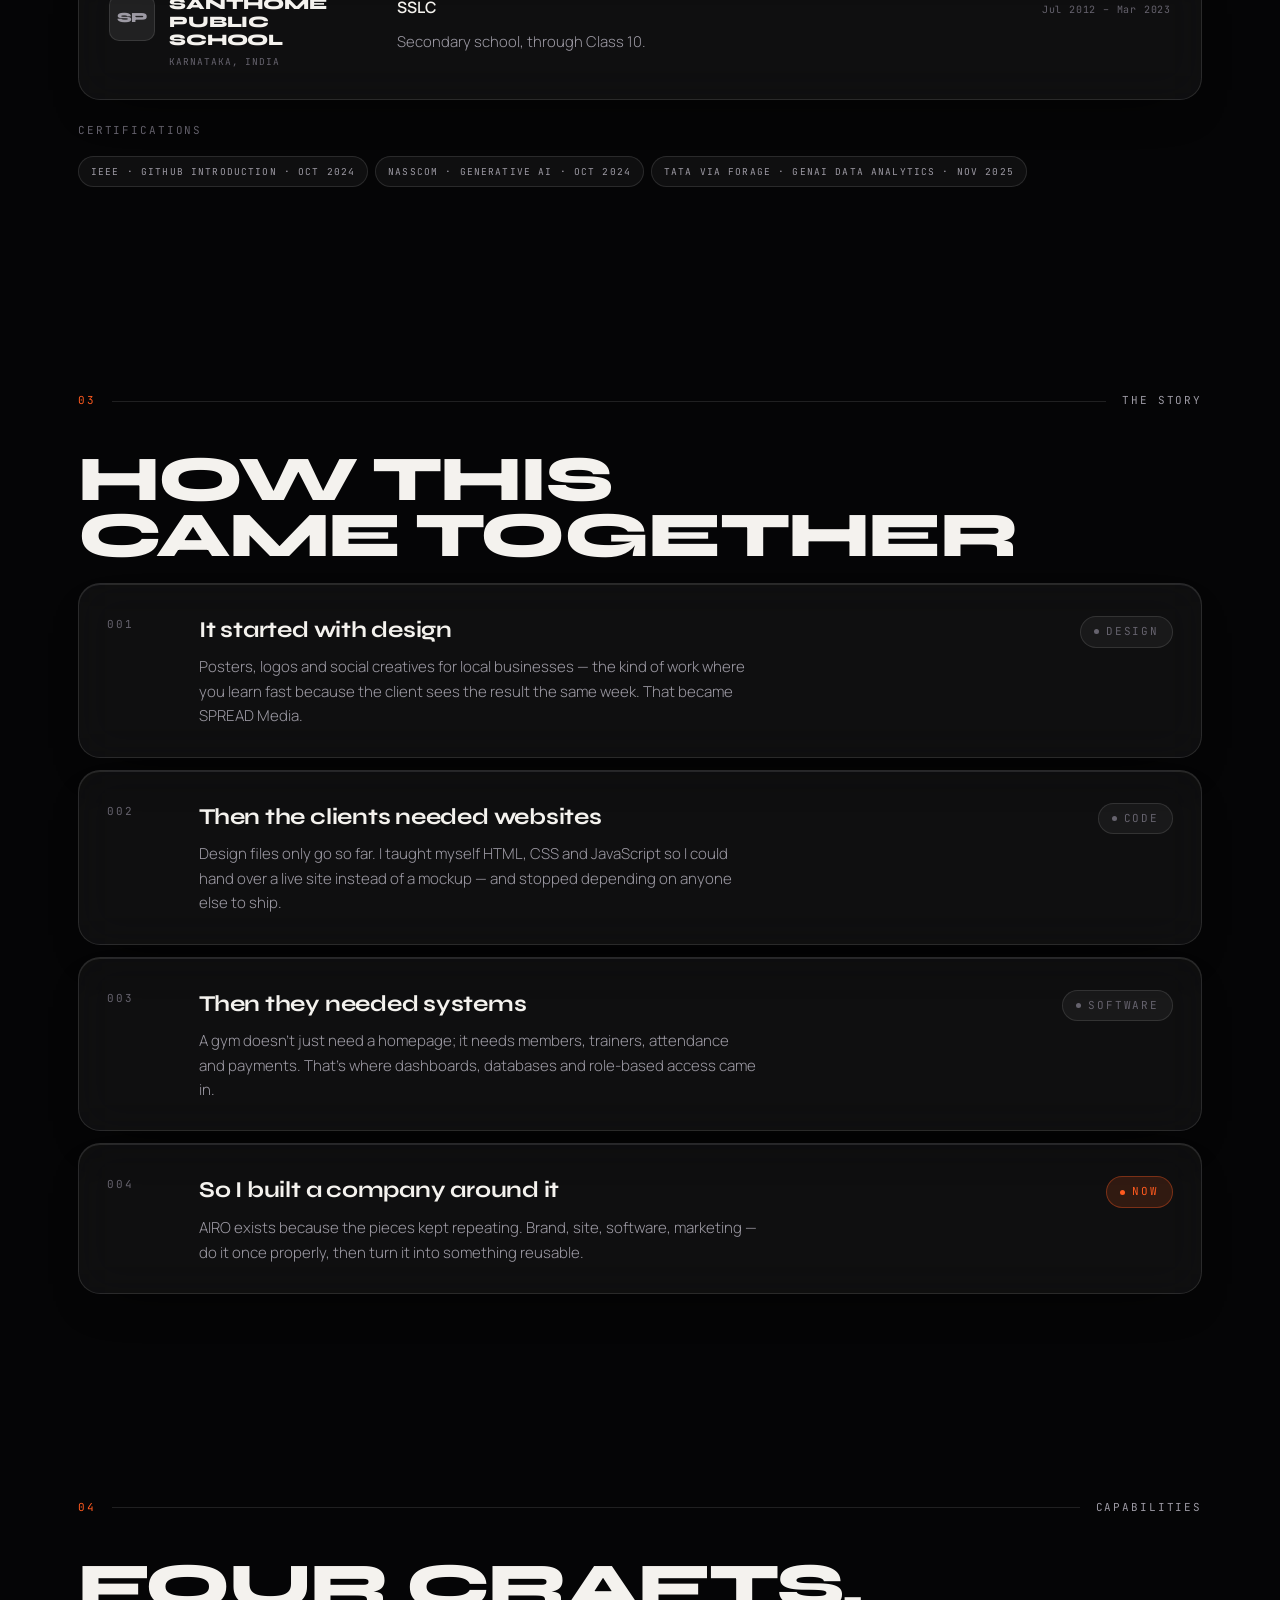
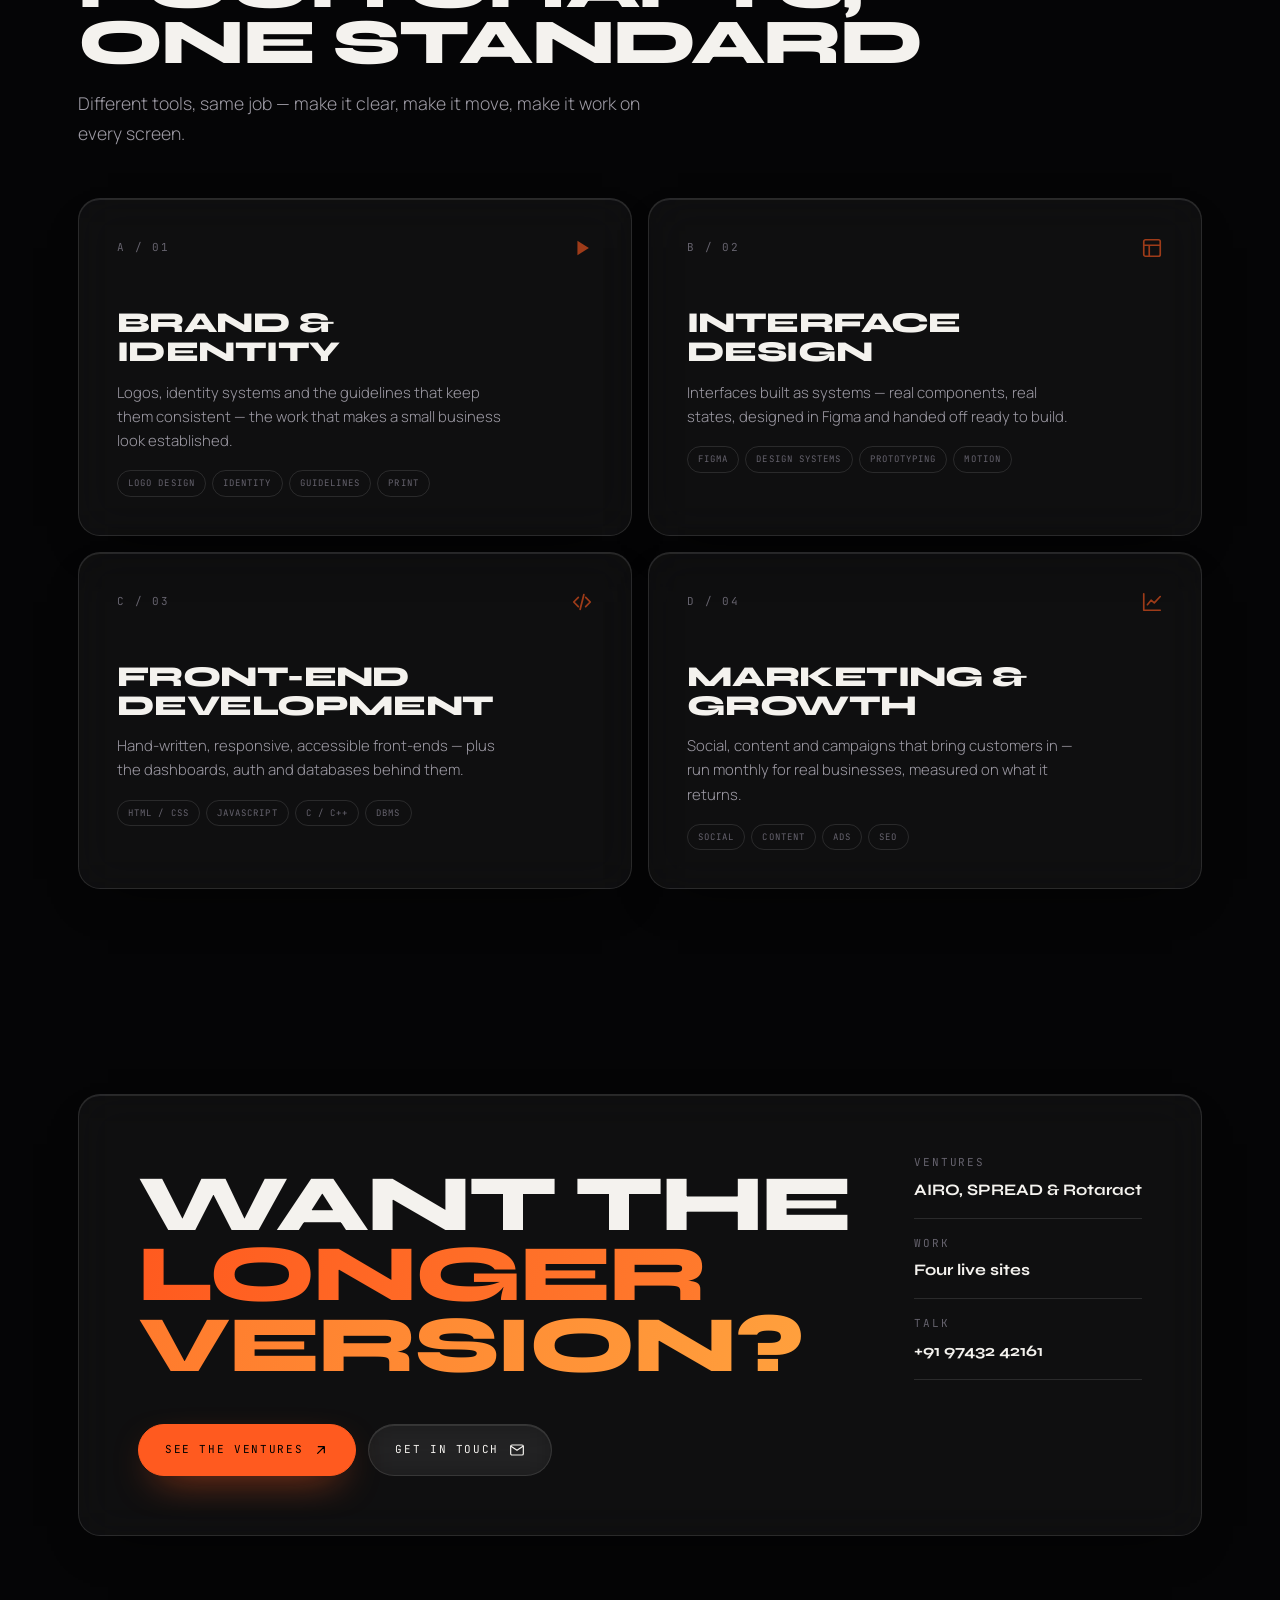
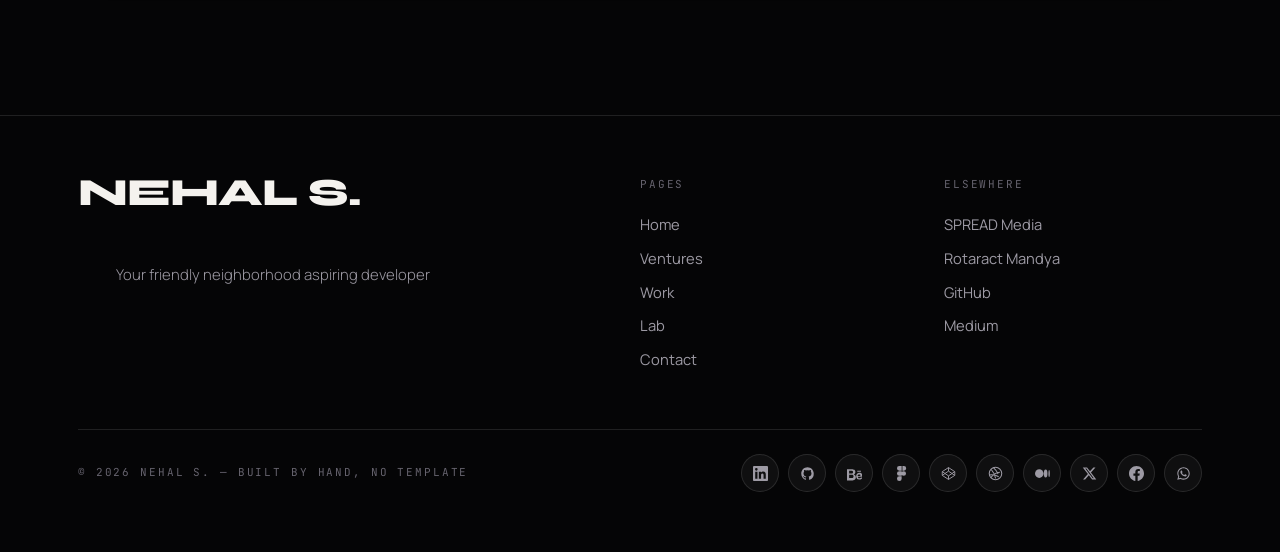
==== commit 20e257a7: "Add SEO: canonical, Open Graph, Twitter cards, Person schema, sitemap Every page gets a canonical UR" ====
--- a/about.html
+++ b/about.html
@@ -6,6 +6,21 @@
 <title>About — Nehal S</title>
 <meta name="description" content="Nehal S — founder of AIRO Company, Joint Secretary on the Board of Directors at Rotaract Club of Mandya, B.Tech (Hons) student at RV University." />
 <meta name="theme-color" content="#050506" />
+<link rel="canonical" href="https://nehal.is-a.dev/about.html" />
+<meta property="og:type" content="article" />
+<meta property="og:site_name" content="Nehal S" />
+<meta property="og:url" content="https://nehal.is-a.dev/about.html" />
+<meta property="og:title" content="About — Nehal S" />
+<meta property="og:description" content="Nehal S — founder of AIRO Company, Joint Secretary on the Board of Directors at Rotaract Club of Mandya, B.Tech (Hons) student at RV University." />
+<meta property="og:image" content="https://nehal.is-a.dev/assets/og.png" />
+<meta property="og:image:width" content="1200" />
+<meta property="og:image:height" content="630" />
+<meta property="og:image:alt" content="Nehal S — Build it. Brand it. Ship it." />
+<meta property="og:locale" content="en_IN" />
+<meta name="twitter:card" content="summary_large_image" />
+<meta name="twitter:title" content="About — Nehal S" />
+<meta name="twitter:description" content="Nehal S — founder of AIRO Company, Joint Secretary on the Board of Directors at Rotaract Club of Mandya, B.Tech (Hons) student at RV University." />
+<meta name="twitter:image" content="https://nehal.is-a.dev/assets/og.png" />
 <script>document.documentElement.className += ' js';</script>
 <link rel="preconnect" href="https://fonts.googleapis.com" />
 <link rel="preconnect" href="https://fonts.gstatic.com" crossorigin />
